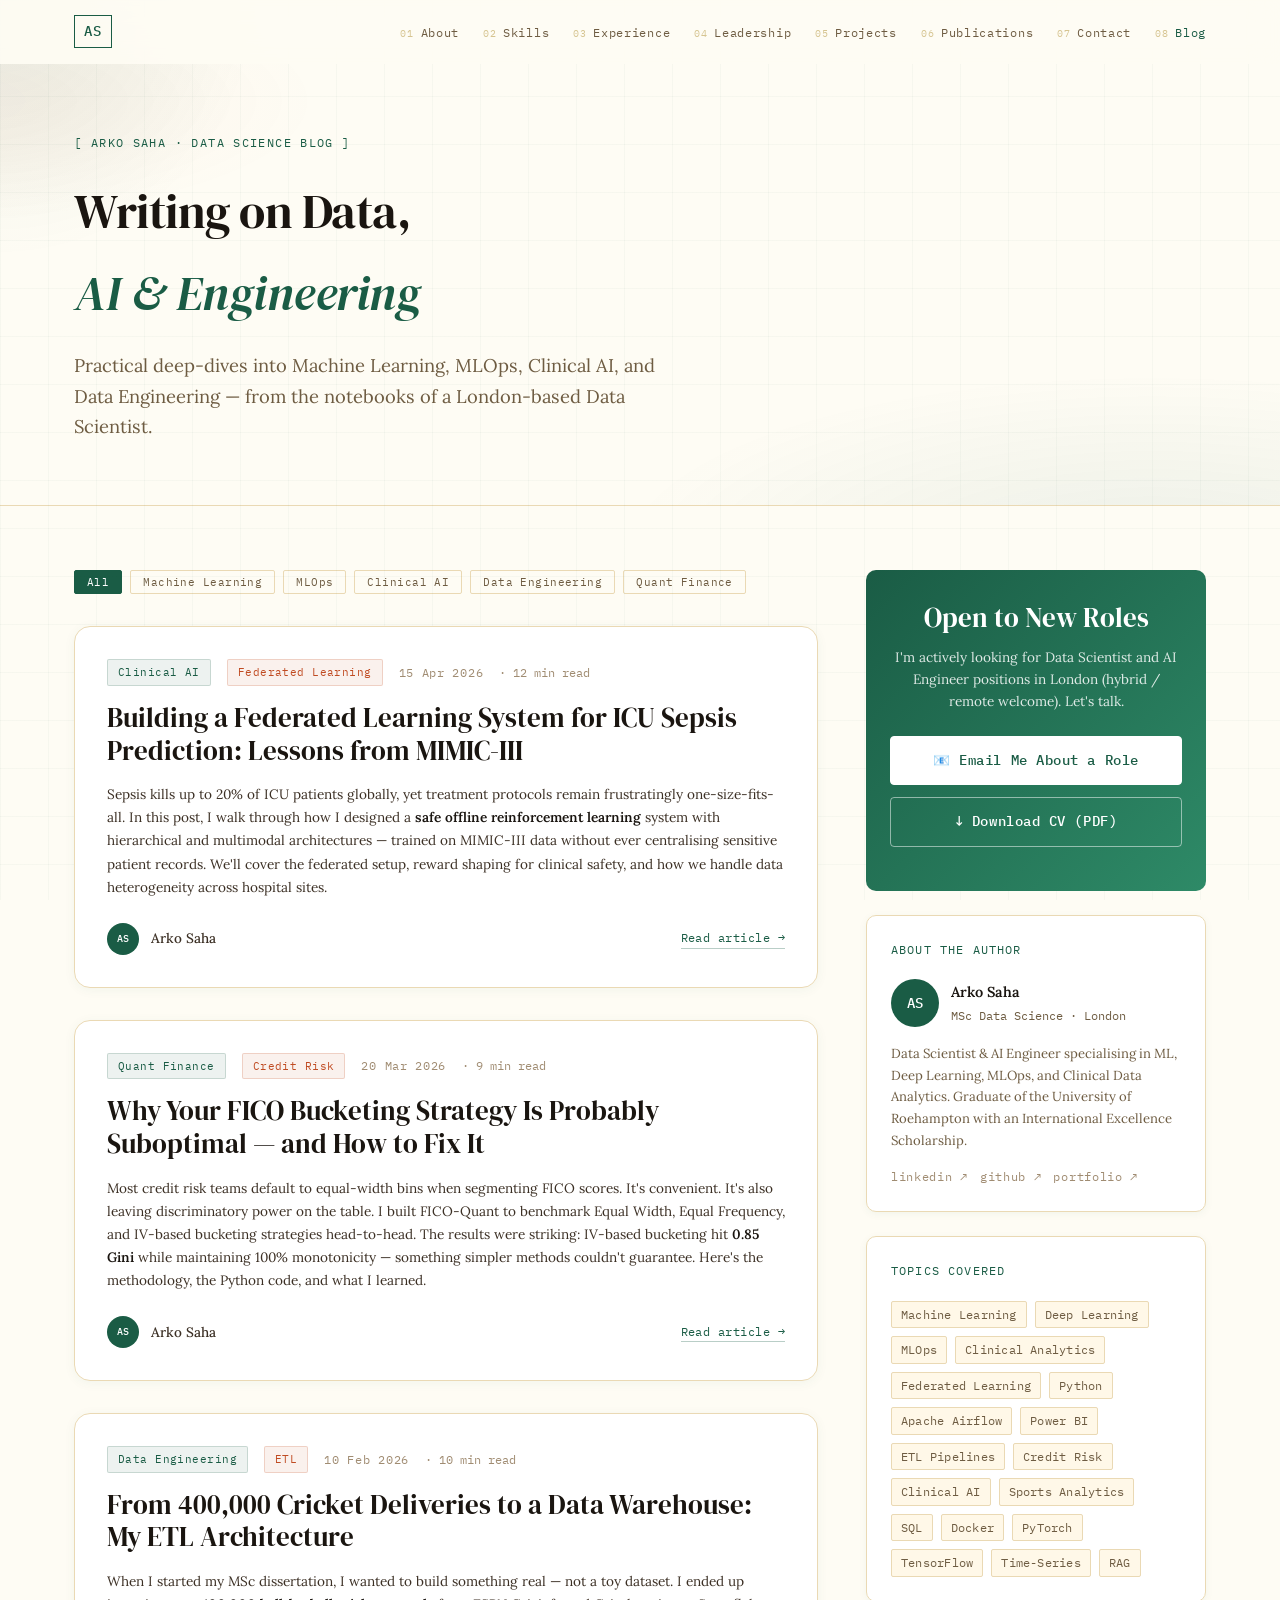
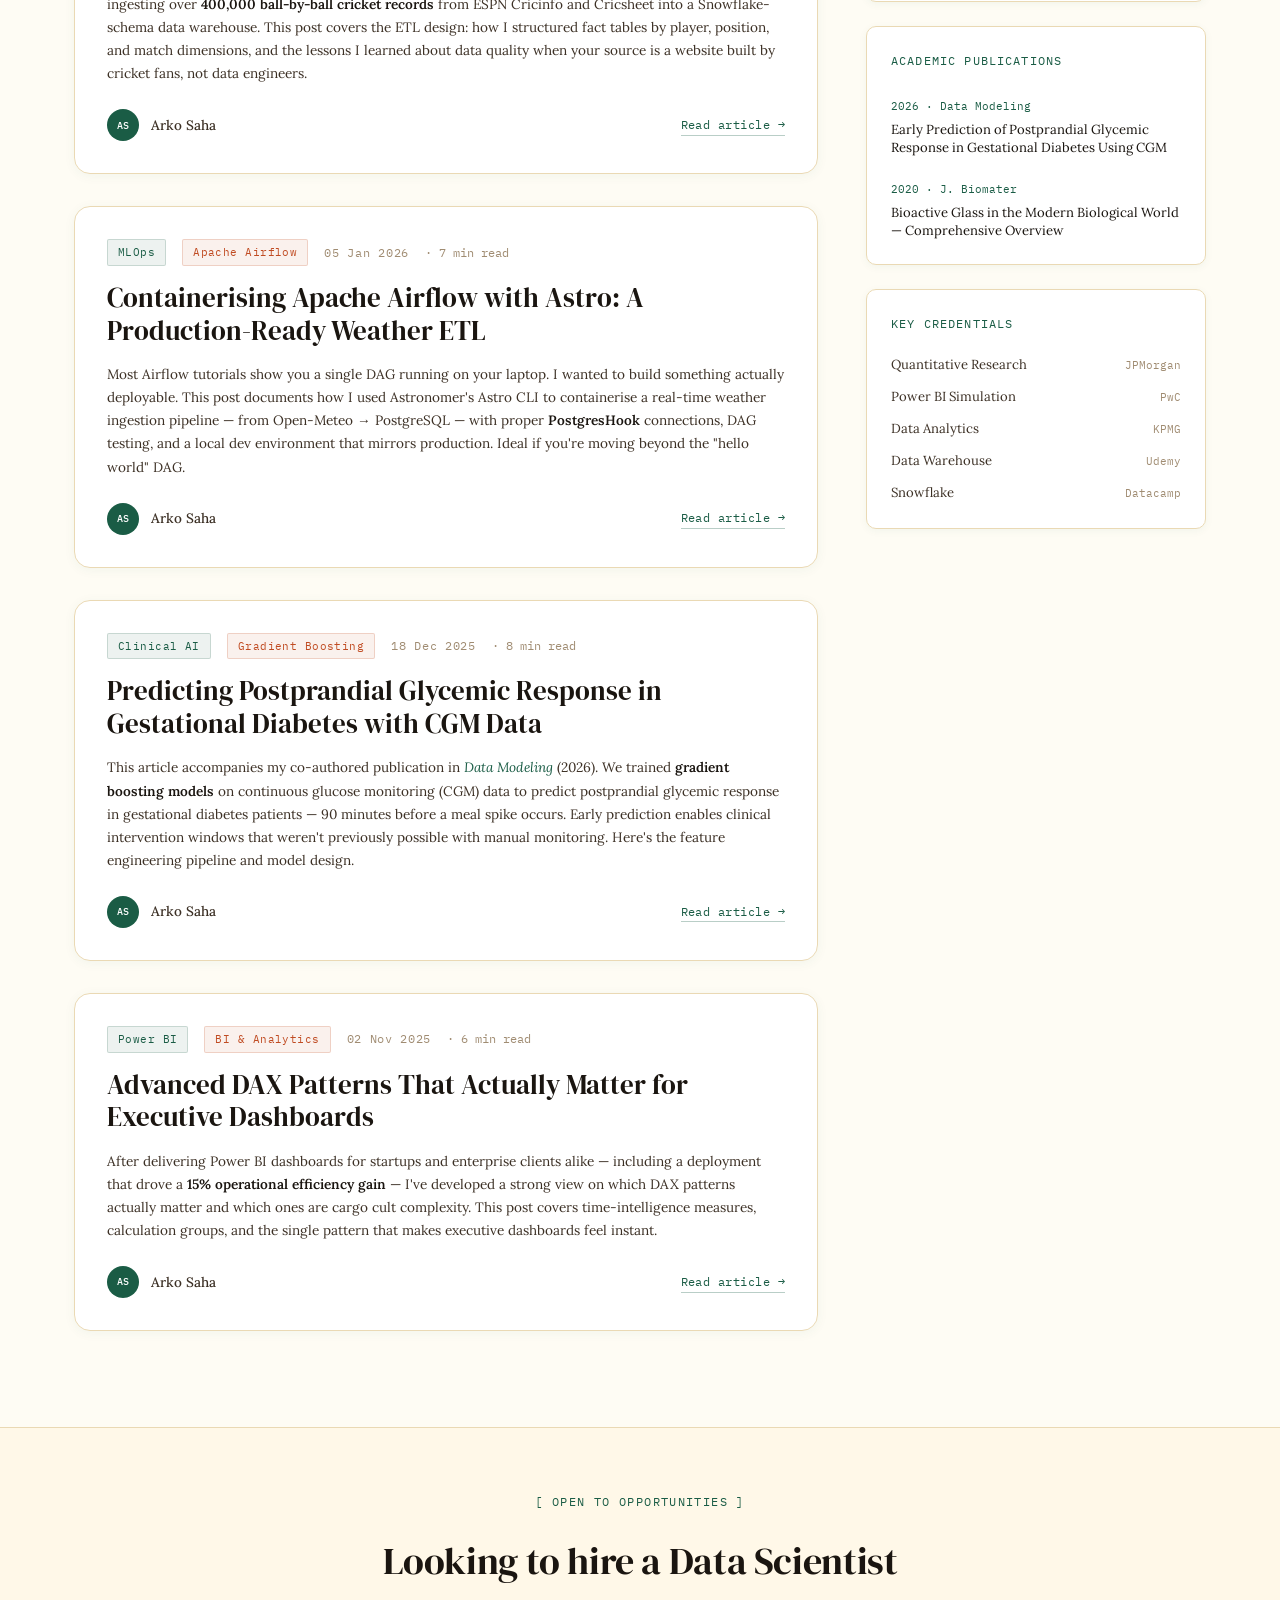
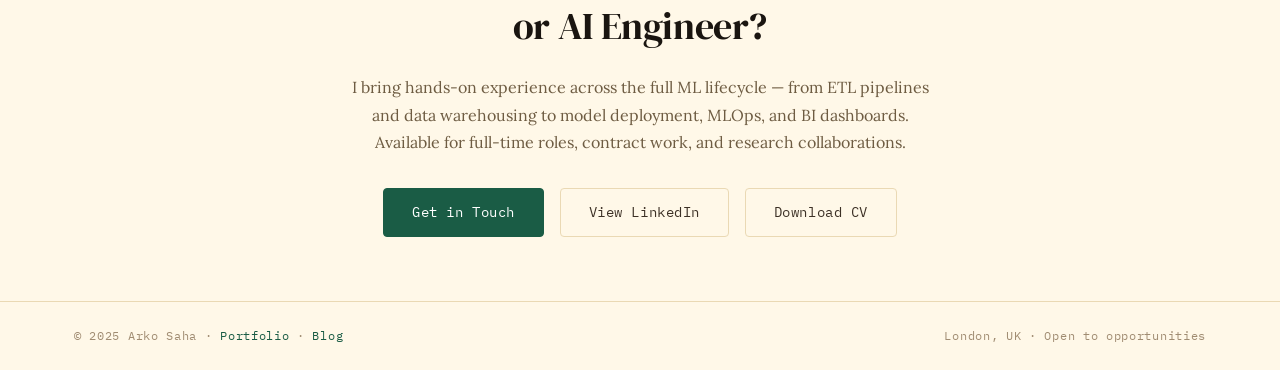
==== blog.html @ a5cda3fd "Initial portfolio commit" ====
<!DOCTYPE html>
<html lang="en">
<head>
  <meta charset="UTF-8" />
  <meta name="viewport" content="width=device-width, initial-scale=1.0" />
  <title> Blog by Arko </title>
  <meta name="description" content="Practical insights on Machine Learning, MLOps, EHR Analytics, Federated Learning, and Data Engineering by Arko Saha — Data Scientist & AI Engineer based in London, UK." />
  <meta name="keywords" content="data scientist London, AI engineer UK, machine learning blog, MLOps, EHR analytics, federated learning, Python data science, Power BI, ETL pipelines, clinical AI, sports analytics, credit risk modelling, Arko Saha" />
  <meta name="author" content="Arko Saha" />
  <meta name="robots" content="index, follow" />

  <!-- Canonical -->
  <link rel="canonical" href="https://arkosaha.dev/blog.html" />

  <!-- Open Graph -->
  <meta property="og:type" content="website" />
  <meta property="og:title" content="Arko Saha's Blog — Data Science & AI Insights" />
  <meta property="og:description" content="Practical articles on ML, MLOps, EHR Analytics, and Data Engineering by Arko Saha, Data Scientist in London." />
  <meta property="og:url" content="https://arkosaha.dev/blog.html" />
  <meta property="og:site_name" content="Arko Saha Portfolio" />

  <!-- Twitter Card -->
  <meta name="twitter:card" content="summary_large_image" />
  <meta name="twitter:title" content="Arko Saha — Data Science Blog" />
  <meta name="twitter:description" content="Practical ML, MLOps, and AI engineering articles from a London-based data scientist." />

  <!-- Schema.org Person + Blog -->
  <script type="application/ld+json">
  {
    "@context": "https://schema.org",
    "@graph": [
      {
        "@type": "Person",
        "@id": "https://arkosaha.dev/#person",
        "name": "Arko Saha",
        "jobTitle": "Data Scientist & AI Engineer",
        "description": "MSc Data Science graduate from the University of Roehampton specialising in Machine Learning, Deep Learning, EHR Analytics, MLOps, and Data Engineering.",
        "url": "https://arkosaha.dev",
        "email": "arkosaha.ruet@gmail.com",
        "alumniOf": [
          { "@type": "CollegeOrUniversity", "name": "University of Roehampton", "address": "London, UK" },
          { "@type": "CollegeOrUniversity", "name": "Rajshahi University of Engineering & Technology" }
        ],
        "knowsAbout": ["Machine Learning","Deep Learning","MLOps","EHR Analytics","Federated Learning","Data Engineering","Python","TensorFlow","PyTorch","Apache Airflow","Power BI","SQL"],
        "address": { "@type": "PostalAddress", "addressLocality": "London", "addressCountry": "GB" },
        "sameAs": [
          "https://linkedin.com/in/arko-saha-ds",
          "https://github.com/arko-saha"
        ]
      },
      {
        "@type": "Blog",
        "@id": "https://arkosaha.dev/blog.html",
        "name": "Arko Saha's Data Science Blog",
        "description": "Practical insights on Machine Learning, MLOps, clinical AI, and data engineering.",
        "url": "https://arkosaha.dev/blog.html",
        "author": { "@id": "https://arkosaha.dev/#person" },
        "inLanguage": "en-GB",
        "blogPost": [
          {
            "@type": "BlogPosting",
            "headline": "Building a Federated Learning System for ICU Sepsis Prediction: Lessons from MIMIC-III",
            "description": "How I designed a safe offline reinforcement learning architecture for personalised sepsis care using federated learning on MIMIC-III clinical data.",
            "author": { "@id": "https://arkosaha.dev/#person" },
            "datePublished": "2026-04-15",
            "keywords": ["federated learning","reinforcement learning","sepsis","MIMIC-III","clinical AI","healthcare AI","EHR"]
          },
          {
            "@type": "BlogPosting",
            "headline": "Why Your FICO Bucketing Strategy Is Probably Suboptimal — and How to Fix It",
            "description": "A deep dive into credit risk bucketing strategies: Equal Width vs Equal Frequency vs IV-based approaches, with Python code and a Gini comparison.",
            "author": { "@id": "https://arkosaha.dev/#person" },
            "datePublished": "2026-03-20",
            "keywords": ["credit risk","FICO score","data science","Python","quantitative finance","scikit-learn","gini coefficient"]
          },
          {
            "@type": "BlogPosting",
            "headline": "From 400,000 Cricket Deliveries to a Data Warehouse: My ETL Architecture",
            "description": "How I designed an ETL pipeline processing 400k+ ball-by-ball cricket records into a star schema data warehouse for predictive analytics.",
            "author": { "@id": "https://arkosaha.dev/#person" },
            "datePublished": "2026-02-10",
            "keywords": ["data engineering","ETL","data warehouse","star schema","Apache Airflow","sports analytics","cricket"]
          }
        ]
      }
    ]
  }
  </script>

  <!-- Fonts -->
  <link rel="preconnect" href="https://fonts.googleapis.com" />
  <link rel="preconnect" href="https://fonts.gstatic.com" crossorigin />
  <link href="https://fonts.googleapis.com/css2?family=DM+Serif+Display:ital@0;1&family=IBM+Plex+Mono:wght@300;400;500&family=Lora:ital,wght@0,400;0,500;1,400&display=swap" rel="stylesheet" />
  <link rel="stylesheet" href="style.css" />
</head>
<body>

  <div class="cursor-glow" id="cursorGlow"></div>
  <div class="grid-overlay" aria-hidden="true"></div>

  <!-- NAV -->
  <nav class="nav" id="nav" role="navigation" aria-label="Main navigation">
    <div class="nav-inner">
      <a href="index.html" class="nav-logo" aria-label="Home">
        <span class="nav-logo-monogram">AS</span>
      </a>
      <ul class="nav-links" role="list">
        <li><a href="index.html#about" class="nav-link" data-index="01">About</a></li>
        <li><a href="index.html#skills" class="nav-link" data-index="02">Skills</a></li>
        <li><a href="index.html#experience" class="nav-link" data-index="03">Experience</a></li>
        <li><a href="index.html#leadership" class="nav-link" data-index="04">Leadership</a></li>
        <li><a href="index.html#projects" class="nav-link" data-index="05">Projects</a></li>
        <li><a href="index.html#publications" class="nav-link" data-index="06">Publications</a></li>
        <li><a href="index.html#contact" class="nav-link" data-index="07">Contact</a></li>
        <li><a href="blog.html" class="nav-link" data-index="08" style="color:var(--forest)">Blog</a></li>
      </ul>
      <button class="nav-toggle" id="navToggle" aria-label="Toggle navigation" aria-expanded="false">
        <span></span><span></span><span></span>
      </button>
    </div>
  </nav>

  <div class="nav-drawer" id="navDrawer" aria-hidden="true">
    <ul role="list">
      <li><a href="index.html#about" class="drawer-link">01 — About</a></li>
      <li><a href="index.html#skills" class="drawer-link">02 — Skills</a></li>
      <li><a href="index.html#experience" class="drawer-link">03 — Experience</a></li>
      <li><a href="index.html#leadership" class="drawer-link">04 — Leadership</a></li>
      <li><a href="index.html#projects" class="drawer-link">05 — Projects</a></li>
      <li><a href="index.html#publications" class="drawer-link">06 — Publications</a></li>
      <li><a href="index.html#contact" class="drawer-link">07 — Contact</a></li>
      <li><a href="blog.html" class="drawer-link">08 — Blog</a></li>
    </ul>
  </div>

  <main id="main-content">

    <!-- BLOG HERO -->
    <header class="blog-hero">
      <div class="container">
        <div class="blog-hero-label reveal-up">
          <span class="mono label-tag">[ Arko Saha · Data Science Blog ]</span>
        </div>
        <h1 class="blog-hero-title reveal-up" style="animation-delay:.15s">
          Writing on Data,<br /><em>AI & Engineering</em>
        </h1>
        <p class="blog-hero-sub reveal-up" style="animation-delay:.3s">
          Practical deep-dives into Machine Learning, MLOps, Clinical AI, and Data Engineering 
          — from the notebooks of a London-based Data Scientist.
        </p>
      </div>
    </header>

    <div class="container">
      <div class="blog-grid">

        <!-- POSTS -->
        <section aria-label="Blog posts">

          <!-- Topic filter -->
          <div style="margin-bottom: 2rem; display:flex; flex-wrap:wrap; gap:.5rem;" role="list" aria-label="Filter by topic">
            <button class="topic-btn active" data-topic="all">All</button>
            <button class="topic-btn" data-topic="ml">Machine Learning</button>
            <button class="topic-btn" data-topic="mlops">MLOps</button>
            <button class="topic-btn" data-topic="clinical">Clinical AI</button>
            <button class="topic-btn" data-topic="engineering">Data Engineering</button>
            <button class="topic-btn" data-topic="finance">Quant Finance</button>
          </div>

          <div class="blog-posts">

            <!-- Post 1 -->
            <article class="blog-card reveal-up" data-topics="clinical ml mlops" style="animation-delay:.05s">
              <div class="blog-card-body">
                <div class="blog-card-meta">
                  <span class="blog-tag">Clinical AI</span>
                  <span class="blog-tag" style="background:rgba(192,75,34,.08);color:var(--sienna);border-color:rgba(192,75,34,.2);">Federated Learning</span>
                  <span class="blog-date mono">15 Apr 2026</span>
                  <span class="blog-read-time mono">· 12 min read</span>
                </div>
                <h2 class="blog-card-title">
                  <a href="post-federated-learning.html">
                    Building a Federated Learning System for ICU Sepsis Prediction: Lessons from MIMIC-III
                  </a>
                </h2>
                <p class="blog-card-excerpt">
                  Sepsis kills up to 20% of ICU patients globally, yet treatment protocols remain frustratingly one-size-fits-all. In this post, I walk through how I designed a <strong>safe offline reinforcement learning</strong> system with hierarchical and multimodal architectures — trained on MIMIC-III data without ever centralising sensitive patient records. We'll cover the federated setup, reward shaping for clinical safety, and how we handle data heterogeneity across hospital sites.
                </p>
                <div class="blog-card-footer">
                  <div class="blog-card-author">
                    <div class="blog-author-avatar" aria-hidden="true">AS</div>
                    <span class="blog-author-name">Arko Saha</span>
                  </div>
                  <a href="post-federated-learning.html" class="blog-read-link" aria-label="Read full article on Federated Learning for Sepsis">
                    Read article →
                  </a>
                </div>
              </div>
            </article>

            <!-- Post 2 -->
            <article class="blog-card reveal-up" data-topics="finance ml" style="animation-delay:.1s">
              <div class="blog-card-body">
                <div class="blog-card-meta">
                  <span class="blog-tag">Quant Finance</span>
                  <span class="blog-tag" style="background:rgba(192,75,34,.08);color:var(--sienna);border-color:rgba(192,75,34,.2);">Credit Risk</span>
                  <span class="blog-date mono">20 Mar 2026</span>
                  <span class="blog-read-time mono">· 9 min read</span>
                </div>
                <h2 class="blog-card-title">
                  <a href="post-fico-bucketing.html">
                    Why Your FICO Bucketing Strategy Is Probably Suboptimal — and How to Fix It
                  </a>
                </h2>
                <p class="blog-card-excerpt">
                  Most credit risk teams default to equal-width bins when segmenting FICO scores. It's convenient. It's also leaving discriminatory power on the table. I built FICO-Quant to benchmark Equal Width, Equal Frequency, and IV-based bucketing strategies head-to-head. The results were striking: IV-based bucketing hit <strong>0.85 Gini</strong> while maintaining 100% monotonicity — something simpler methods couldn't guarantee. Here's the methodology, the Python code, and what I learned.
                </p>
                <div class="blog-card-footer">
                  <div class="blog-card-author">
                    <div class="blog-author-avatar" aria-hidden="true">AS</div>
                    <span class="blog-author-name">Arko Saha</span>
                  </div>
                  <a href="post-fico-bucketing.html" class="blog-read-link" aria-label="Read full article on FICO bucketing">
                    Read article →
                  </a>
                </div>
              </div>
            </article>

            <!-- Post 3 -->
            <article class="blog-card reveal-up" data-topics="engineering mlops" style="animation-delay:.15s">
              <div class="blog-card-body">
                <div class="blog-card-meta">
                  <span class="blog-tag">Data Engineering</span>
                  <span class="blog-tag" style="background:rgba(192,75,34,.08);color:var(--sienna);border-color:rgba(192,75,34,.2);">ETL</span>
                  <span class="blog-date mono">10 Feb 2026</span>
                  <span class="blog-read-time mono">· 10 min read</span>
                </div>
                <h2 class="blog-card-title">
                  <a href="post-cricket-etl.html">
                    From 400,000 Cricket Deliveries to a Data Warehouse: My ETL Architecture
                  </a>
                </h2>
                <p class="blog-card-excerpt">
                  When I started my MSc dissertation, I wanted to build something real — not a toy dataset. I ended up ingesting over <strong>400,000 ball-by-ball cricket records</strong> from ESPN Cricinfo and Cricsheet into a Snowflake-schema data warehouse. This post covers the ETL design: how I structured fact tables by player, position, and match dimensions, and the lessons I learned about data quality when your source is a website built by cricket fans, not data engineers.
                </p>
                <div class="blog-card-footer">
                  <div class="blog-card-author">
                    <div class="blog-author-avatar" aria-hidden="true">AS</div>
                    <span class="blog-author-name">Arko Saha</span>
                  </div>
                  <a href="post-cricket-etl.html" class="blog-read-link" aria-label="Read full article on Cricket ETL">
                    Read article →
                  </a>
                </div>
              </div>
            </article>

            <!-- Post 4 -->
            <article class="blog-card reveal-up" data-topics="mlops engineering" style="animation-delay:.2s">
              <div class="blog-card-body">
                <div class="blog-card-meta">
                  <span class="blog-tag">MLOps</span>
                  <span class="blog-tag" style="background:rgba(192,75,34,.08);color:var(--sienna);border-color:rgba(192,75,34,.2);">Apache Airflow</span>
                  <span class="blog-date mono">05 Jan 2026</span>
                  <span class="blog-read-time mono">· 7 min read</span>
                </div>
                <h2 class="blog-card-title">
                  <a href="post-airflow-docker.html">
                    Containerising Apache Airflow with Astro: A Production-Ready Weather ETL
                  </a>
                </h2>
                <p class="blog-card-excerpt">
                  Most Airflow tutorials show you a single DAG running on your laptop. I wanted to build something actually deployable. This post documents how I used Astronomer's Astro CLI to containerise a real-time weather ingestion pipeline — from Open-Meteo → PostgreSQL — with proper <strong>PostgresHook</strong> connections, DAG testing, and a local dev environment that mirrors production. Ideal if you're moving beyond the "hello world" DAG.
                </p>
                <div class="blog-card-footer">
                  <div class="blog-card-author">
                    <div class="blog-author-avatar" aria-hidden="true">AS</div>
                    <span class="blog-author-name">Arko Saha</span>
                  </div>
                  <a href="post-airflow-docker.html" class="blog-read-link" aria-label="Read full article on Airflow containerisation">
                    Read article →
                  </a>
                </div>
              </div>
            </article>

            <!-- Post 5 -->
            <article class="blog-card reveal-up" data-topics="ml clinical" style="animation-delay:.25s">
              <div class="blog-card-body">
                <div class="blog-card-meta">
                  <span class="blog-tag">Clinical AI</span>
                  <span class="blog-tag" style="background:rgba(192,75,34,.08);color:var(--sienna);border-color:rgba(192,75,34,.2);">Gradient Boosting</span>
                  <span class="blog-date mono">18 Dec 2025</span>
                  <span class="blog-read-time mono">· 8 min read</span>
                </div>
                <h2 class="blog-card-title">
                  <a href="post-glycemic-prediction.html">
                    Predicting Postprandial Glycemic Response in Gestational Diabetes with CGM Data
                  </a>
                </h2>
                <p class="blog-card-excerpt">
                  This article accompanies my co-authored publication in <em>Data Modeling</em> (2026). We trained <strong>gradient boosting models</strong> on continuous glucose monitoring (CGM) data to predict postprandial glycemic response in gestational diabetes patients — 90 minutes before a meal spike occurs. Early prediction enables clinical intervention windows that weren't previously possible with manual monitoring. Here's the feature engineering pipeline and model design.
                </p>
                <div class="blog-card-footer">
                  <div class="blog-card-author">
                    <div class="blog-author-avatar" aria-hidden="true">AS</div>
                    <span class="blog-author-name">Arko Saha</span>
                  </div>
                  <a href="post-glycemic-prediction.html" class="blog-read-link" aria-label="Read full article on glycemic prediction">
                    Read article →
                  </a>
                </div>
              </div>
            </article>

            <!-- Post 6 -->
            <article class="blog-card reveal-up" data-topics="ml engineering" style="animation-delay:.3s">
              <div class="blog-card-body">
                <div class="blog-card-meta">
                  <span class="blog-tag">Power BI</span>
                  <span class="blog-tag" style="background:rgba(192,75,34,.08);color:var(--sienna);border-color:rgba(192,75,34,.2);">BI & Analytics</span>
                  <span class="blog-date mono">02 Nov 2025</span>
                  <span class="blog-read-time mono">· 6 min read</span>
                </div>
                <h2 class="blog-card-title">
                  <a href="post-power-bi-dax.html">
                    Advanced DAX Patterns That Actually Matter for Executive Dashboards
                  </a>
                </h2>
                <p class="blog-card-excerpt">
                  After delivering Power BI dashboards for startups and enterprise clients alike — including a deployment that drove a <strong>15% operational efficiency gain</strong> — I've developed a strong view on which DAX patterns actually matter and which ones are cargo cult complexity. This post covers time-intelligence measures, calculation groups, and the single pattern that makes executive dashboards feel instant.
                </p>
                <div class="blog-card-footer">
                  <div class="blog-card-author">
                    <div class="blog-author-avatar" aria-hidden="true">AS</div>
                    <span class="blog-author-name">Arko Saha</span>
                  </div>
                  <a href="post-power-bi-dax.html" class="blog-read-link" aria-label="Read full article on DAX patterns">
                    Read article →
                  </a>
                </div>
              </div>
            </article>

          </div><!-- /blog-posts -->
        </section><!-- /posts -->

        <!-- SIDEBAR -->
        <aside class="blog-sidebar" aria-label="Sidebar">

          <!-- ★ Recruiter CTA — the most important element -->
          <div class="recruiter-cta" role="complementary" aria-label="Hire Arko Saha">
            <p class="recruiter-cta-title">Open to New Roles</p>
            <p class="recruiter-cta-sub">
              I'm actively looking for Data Scientist and AI Engineer positions in London (hybrid / remote welcome). Let's talk.
            </p>
            <a href="mailto:arkosaha.ruet@gmail.com?subject=Job%20Opportunity%20for%20Arko%20Saha&body=Hi%20Arko%2C%0A%0AI%20came%20across%20your%20portfolio%20and%20would%20like%20to%20discuss%20an%20opportunity.%0A%0ARole%3A%20%0ACompany%3A%20%0ALocation%3A%20%0A%0ABest%20regards%2C"
               class="btn"
               id="recruiter-email-cta"
               aria-label="Email Arko Saha about a job opportunity">
              📧 Email Me About a Role
            </a>
            <a href="CV_Arko_Saha.pdf" class="btn btn-outline" target="_blank" rel="noopener" aria-label="Download Arko's CV">
              ↓ Download CV (PDF)
            </a>
          </div>

          <!-- About card -->
          <div class="sidebar-card">
            <p class="sidebar-card-title">About the Author</p>
            <div style="display:flex; align-items:center; gap:.75rem; margin-bottom:1rem;">
              <div class="blog-author-avatar" style="width:48px;height:48px;font-size:.85rem;" aria-hidden="true">AS</div>
              <div>
                <p style="font-weight:600;font-size:.9rem;color:var(--text-0)">Arko Saha</p>
                <p style="font-size:.78rem;color:var(--text-2);font-family:var(--font-mono)">MSc Data Science · London</p>
              </div>
            </div>
            <p style="font-size:.82rem;color:var(--text-2);line-height:1.65;margin-bottom:1rem;">
              Data Scientist &amp; AI Engineer specialising in ML, Deep Learning, MLOps, and Clinical Data Analytics. Graduate of the University of Roehampton with an International Excellence Scholarship.
            </p>
            <div style="display:flex;gap:.75rem;flex-wrap:wrap;">
              <a href="https://linkedin.com/in/arko-saha-ds" target="_blank" rel="noopener" class="card-link mono" aria-label="LinkedIn">linkedin ↗</a>
              <a href="https://github.com/arko-saha" target="_blank" rel="noopener" class="card-link mono" aria-label="GitHub">github ↗</a>
              <a href="index.html" class="card-link mono" aria-label="Portfolio">portfolio ↗</a>
            </div>
          </div>

          <!-- Skills cloud -->
          <div class="sidebar-card">
            <p class="sidebar-card-title">Topics Covered</p>
            <div class="skills-cloud">
              <span class="skill-tag">Machine Learning</span>
              <span class="skill-tag">Deep Learning</span>
              <span class="skill-tag">MLOps</span>
              <span class="skill-tag">Clinical Analytics</span>
              <span class="skill-tag">Federated Learning</span>
              <span class="skill-tag">Python</span>
              <span class="skill-tag">Apache Airflow</span>
              <span class="skill-tag">Power BI</span>
              <span class="skill-tag">ETL Pipelines</span>
              <span class="skill-tag">Credit Risk</span>
              <span class="skill-tag">Clinical AI</span>
              <span class="skill-tag">Sports Analytics</span>
              <span class="skill-tag">SQL</span>
              <span class="skill-tag">Docker</span>
              <span class="skill-tag">PyTorch</span>
              <span class="skill-tag">TensorFlow</span>
              <span class="skill-tag">Time-Series</span>
              <span class="skill-tag">RAG</span>
            </div>
          </div>

          <!-- Recent publications -->
          <div class="sidebar-card">
            <p class="sidebar-card-title">Academic Publications</p>
            <div style="display:flex;flex-direction:column;gap:1rem;">
              <div>
                <span style="font-family:var(--font-mono);font-size:.68rem;color:var(--forest);">2026 · Data Modeling</span>
                <p style="font-size:.82rem;color:var(--text-0);margin-top:3px;line-height:1.4;">Early Prediction of Postprandial Glycemic Response in Gestational Diabetes Using CGM</p>
              </div>
              <div>
                <span style="font-family:var(--font-mono);font-size:.68rem;color:var(--forest);">2020 · J. Biomater</span>
                <p style="font-size:.82rem;color:var(--text-0);margin-top:3px;line-height:1.4;">Bioactive Glass in the Modern Biological World — Comprehensive Overview</p>
              </div>
            </div>
          </div>

          <!-- Certifications highlight -->
          <div class="sidebar-card">
            <p class="sidebar-card-title">Key Credentials</p>
            <div style="display:flex;flex-direction:column;gap:.6rem;">
              <div style="display:flex;justify-content:space-between;align-items:center;">
                <span style="font-size:.82rem;color:var(--text-1);">Quantitative Research</span>
                <span style="font-family:var(--font-mono);font-size:.68rem;color:var(--text-3);">JPMorgan</span>
              </div>
              <div style="display:flex;justify-content:space-between;align-items:center;">
                <span style="font-size:.82rem;color:var(--text-1);">Power BI Simulation</span>
                <span style="font-family:var(--font-mono);font-size:.68rem;color:var(--text-3);">PwC</span>
              </div>
              <div style="display:flex;justify-content:space-between;align-items:center;">
                <span style="font-size:.82rem;color:var(--text-1);">Data Analytics</span>
                <span style="font-family:var(--font-mono);font-size:.68rem;color:var(--text-3);">KPMG</span>
              </div>
              <div style="display:flex;justify-content:space-between;align-items:center;">
                <span style="font-size:.82rem;color:var(--text-1);">Data Warehouse</span>
                <span style="font-family:var(--font-mono);font-size:.68rem;color:var(--text-3);">Udemy</span>
              </div>
              <div style="display:flex;justify-content:space-between;align-items:center;">
                <span style="font-size:.82rem;color:var(--text-1);">Snowflake</span>
                <span style="font-family:var(--font-mono);font-size:.68rem;color:var(--text-3);">Datacamp</span>
              </div>
            </div>
          </div>

        </aside>

      </div><!-- /blog-grid -->
    </div><!-- /container -->

    <!-- Bottom recruiter CTA banner -->
    <section style="background:var(--bg-1);border-top:1px solid var(--bg-3);padding:4rem 0;" aria-labelledby="hire-heading">
      <div class="container" style="text-align:center;max-width:640px;">
        <span class="mono label-tag" style="display:block;margin-bottom:1rem;">[ Open to Opportunities ]</span>
        <h2 id="hire-heading" style="font-family:var(--font-serif);font-size:clamp(1.7rem,3vw,2.5rem);color:var(--text-0);font-weight:400;margin-bottom:1rem;letter-spacing:-.01em;">
          Looking to hire a Data Scientist<br />or AI Engineer?
        </h2>
        <p style="color:var(--text-2);font-size:1rem;line-height:1.7;margin-bottom:2rem;">
          I bring hands-on experience across the full ML lifecycle — from ETL pipelines and data warehousing to model deployment, MLOps, and BI dashboards. Available for full-time roles, contract work, and research collaborations.
        </p>
        <div style="display:flex;gap:1rem;justify-content:center;flex-wrap:wrap;">
          <a href="mailto:arkosaha.ruet@gmail.com?subject=Data%20Scientist%20Opportunity" class="btn btn-primary" id="bottom-hire-cta" aria-label="Email Arko about a data science role">
            Get in Touch
          </a>
          <a href="https://linkedin.com/in/arko-saha-ds" class="btn btn-ghost" target="_blank" rel="noopener" aria-label="View Arko's LinkedIn profile">
            View LinkedIn
          </a>
          <a href="CV_Arko_Saha.pdf" class="btn btn-ghost" target="_blank" rel="noopener" aria-label="Download Arko's CV">
            Download CV
          </a>
        </div>
      </div>
    </section>

  </main>

  <!-- FOOTER -->
  <footer class="footer" role="contentinfo">
    <div class="container footer-inner">
      <p class="mono footer-copy">© 2025 Arko Saha · <a href="index.html">Portfolio</a> · <a href="blog.html">Blog</a></p>
      <p class="mono footer-right">London, UK · Open to opportunities</p>
    </div>
  </footer>

  <script src="script.js"></script>
  <script>
    /* Topic filter */
    const topicBtns = document.querySelectorAll('.topic-btn');
    const blogCards = document.querySelectorAll('.blog-card[data-topics]');

    topicBtns.forEach(btn => {
      btn.addEventListener('click', () => {
        topicBtns.forEach(b => b.classList.remove('active'));
        btn.classList.add('active');
        const topic = btn.dataset.topic;

        blogCards.forEach(card => {
          const topics = card.dataset.topics || '';
          const show = topic === 'all' || topics.includes(topic);
          card.style.display = show ? '' : 'none';
          if (show) card.classList.add('in-view');
        });
      });
    });
  </script>
</body>
</html>
---- style.css ----
/* ═══════════════════════════════════════════════════════════════════
   ARKO SAHA PORTFOLIO — "Warm Manuscript" Design System
   Bright, warm, jolly — cream + forest green + burnt sienna
   Typography: DM Serif Display × IBM Plex Mono × Lora (unchanged)
   ═══════════════════════════════════════════════════════════════════ */

/* ─── Design Tokens ──────────────────────────────────────────────── */
:root {
  /* Backgrounds — warm ivory / parchment */
  --bg-0:    #FEFCF4;   /* main background */
  --bg-1:    #FFF8E8;   /* card background */
  --bg-2:    #FFF2D4;   /* elevated surface */
  --bg-3:    #EAD9B4;   /* border / divider */
  --bg-4:    #D6C490;   /* subtle highlight */

  /* Brand colours */
  --forest:  #1A5C45;   /* primary — deep forest green */
  --forest-d:#0F3D2D;   /* darker */
  --forest-l:#2E8A67;   /* lighter hover */
  --sienna:  #C04B22;   /* accent — burnt sienna / terracotta */
  --sienna-l:#E06030;   /* lighter sienna */
  --sky:     #2470A0;   /* link / secondary */

  /* Text */
  --text-0:  #1A1510;   /* near-black warm */
  --text-1:  #3C3025;   /* body text */
  --text-2:  #6E5C42;   /* muted */
  --text-3:  #A08C72;   /* very muted */

  /* Legacy aliases used in old selectors */
  --amber:   var(--forest);
  --amber-d: var(--forest-d);
  --amber-l: var(--forest-l);
  --teal:    var(--sienna);
  --rose:    #B83030;
  --ink-0:   var(--bg-0);
  --ink-1:   var(--bg-1);
  --ink-2:   var(--bg-2);
  --ink-3:   var(--bg-3);
  --ink-4:   var(--bg-4);

  /* Typography */
  --font-serif: 'DM Serif Display', Georgia, serif;
  --font-mono:  'IBM Plex Mono', 'Courier New', monospace;
  --font-body:  'Lora', Georgia, serif;

  /* Scale */
  --text-xs:   0.72rem;
  --text-sm:   0.85rem;
  --text-base: 1rem;
  --text-lg:   1.15rem;
  --text-xl:   1.35rem;
  --text-2xl:  1.7rem;
  --text-3xl:  2.2rem;
  --text-4xl:  3rem;
  --text-hero: clamp(4rem, 10vw, 8.5rem);

  /* Spacing */
  --sp-1: 0.25rem;  --sp-2: 0.5rem;   --sp-3: 0.75rem;
  --sp-4: 1rem;     --sp-5: 1.25rem;  --sp-6: 1.5rem;
  --sp-8: 2rem;     --sp-10: 2.5rem;  --sp-12: 3rem;
  --sp-16: 4rem;    --sp-20: 5rem;    --sp-24: 6rem;

  /* Radii */
  --r-sm: 4px;  --r-md: 10px;  --r-lg: 16px;

  /* Transitions */
  --ease-out: cubic-bezier(0.16, 1, 0.3, 1);
  --dur-fast: 150ms;
  --dur-mid:  280ms;
  --dur-slow: 500ms;

  --nav-h: 64px;
}

/* ─── Reset & Base ────────────────────────────────────────────────── */
*, *::before, *::after { box-sizing: border-box; margin: 0; padding: 0; }

html { scroll-behavior: smooth; font-size: 16px; }

body {
  background: var(--bg-0);
  color: var(--text-1);
  font-family: var(--font-body);
  font-size: var(--text-base);
  line-height: 1.7;
  overflow-x: hidden;
}

::selection { background: var(--forest); color: #fff; }

:focus-visible {
  outline: 2px solid var(--forest);
  outline-offset: 3px;
  border-radius: var(--r-sm);
}

img, svg { display: block; max-width: 100%; }
a { color: inherit; text-decoration: none; }
ul { list-style: none; }
strong { color: var(--text-0); font-weight: 600; }
em { color: var(--forest); font-style: italic; }
.mono { font-family: var(--font-mono); }

/* ─── Solarpunk extras ────────────────────────────────────────────── */
:root {
  --gold:  #D4A017;   /* solarpunk gold */
  --gold-l:#F0C040;   /* light gold */
  --leaf:  #4A7C59;   /* leaf green */
}

/* ─── Grid Overlay — warm linen texture ─────────────────────────── */
.grid-overlay {
  position: fixed;
  inset: 0;
  pointer-events: none;
  z-index: 0;
  background-image:
    linear-gradient(rgba(26, 92, 69, 0.03) 1px, transparent 1px),
    linear-gradient(90deg, rgba(26, 92, 69, 0.03) 1px, transparent 1px);
  background-size: 48px 48px;
}

/* ─── Cursor Glow ─────────────────────────────────────────────────── */
.cursor-glow {
  position: fixed;
  width: 520px;
  height: 520px;
  border-radius: 50%;
  pointer-events: none;
  z-index: 0;
  background: radial-gradient(circle, rgba(26, 92, 69, 0.09) 0%, transparent 70%);
  transform: translate(-50%, -50%);
  transition: opacity var(--dur-mid) var(--ease-out);
  mix-blend-mode: multiply;
}

/* ─── Scroll reveal ──────────────────────────────────────────────── */
.reveal-up {
  opacity: 0;
  transform: translateY(28px);
  transition: opacity var(--dur-slow) var(--ease-out), transform var(--dur-slow) var(--ease-out);
}
.reveal-up.in-view { opacity: 1; transform: translateY(0); }

/* ─── Container ───────────────────────────────────────────────────── */
.container { max-width: 1180px; margin: 0 auto; padding: 0 var(--sp-6); }

/* ─── Typography utilities ─────────────────────────────────────────── */
.label-tag {
  font-size: var(--text-xs);
  letter-spacing: .12em;
  text-transform: uppercase;
  color: var(--forest);
}

/* ─── Buttons ────────────────────────────────────────────────────── */
.btn {
  display: inline-flex;
  align-items: center;
  gap: var(--sp-2);
  padding: .75rem 1.75rem;
  font-family: var(--font-mono);
  font-size: var(--text-sm);
  letter-spacing: .04em;
  border-radius: var(--r-sm);
  border: 1.5px solid transparent;
  cursor: pointer;
  transition:
    background var(--dur-fast) var(--ease-out),
    border-color var(--dur-fast) var(--ease-out),
    color var(--dur-fast) var(--ease-out),
    transform var(--dur-fast) var(--ease-out),
    box-shadow var(--dur-fast) var(--ease-out);
}
.btn:active { transform: translateY(1px); }

.btn-primary {
  background: var(--forest);
  color: #fff;
  border-color: var(--forest);
}
.btn-primary:hover {
  background: var(--forest-l);
  border-color: var(--forest-l);
  box-shadow: 0 4px 20px rgba(26, 92, 69, 0.35);
}

.btn-ghost {
  background: transparent;
  color: var(--text-1);
  border-color: var(--bg-3);
}
.btn-ghost:hover {
  border-color: var(--forest);
  color: var(--forest);
}

/* Project CTA button */
.btn-project {
  display: inline-flex;
  align-items: center;
  gap: 6px;
  padding: .45rem 1rem;
  font-family: var(--font-mono);
  font-size: .72rem;
  letter-spacing: .05em;
  border-radius: var(--r-sm);
  border: 1.5px solid var(--bg-3);
  color: var(--forest);
  background: transparent;
  cursor: pointer;
  transition:
    background var(--dur-fast) var(--ease-out),
    border-color var(--dur-fast) var(--ease-out),
    box-shadow var(--dur-fast) var(--ease-out),
    transform var(--dur-fast) var(--ease-out);
}
.btn-project:hover {
  background: var(--forest);
  border-color: var(--forest);
  color: #fff;
  box-shadow: 0 3px 12px rgba(26, 92, 69, 0.3);
  transform: translateY(-1px);
}
.btn-project svg { flex-shrink: 0; }


/* ═══════════════════════════════════════════════════════════════════
   NAV
   ═══════════════════════════════════════════════════════════════════ */
.nav {
  position: fixed;
  top: 0; left: 0; right: 0;
  z-index: 100;
  height: var(--nav-h);
  background: rgba(254, 252, 244, 0.92);
  border-bottom: 1px solid transparent;
  backdrop-filter: blur(14px);
  -webkit-backdrop-filter: blur(14px);
  transition: border-color var(--dur-mid) var(--ease-out);
}
.nav.scrolled { border-bottom-color: var(--bg-3); }

.nav-inner {
  display: flex;
  align-items: center;
  justify-content: space-between;
  height: 100%;
  max-width: 1180px;
  margin: 0 auto;
  padding: 0 var(--sp-6);
}

.nav-logo { display: flex; align-items: center; gap: var(--sp-2); }
.nav-logo-monogram {
  font-family: var(--font-mono);
  font-size: var(--text-sm);
  font-weight: 500;
  color: var(--forest);
  border: 1.5px solid var(--forest);
  padding: 4px 9px;
  letter-spacing: .08em;
  transition: box-shadow var(--dur-fast) var(--ease-out), background var(--dur-fast);
}
.nav-logo:hover .nav-logo-monogram {
  background: var(--forest);
  color: #fff;
  box-shadow: 0 2px 12px rgba(26, 92, 69, 0.4);
}

.nav-links { display: flex; align-items: center; gap: var(--sp-6); }
.nav-link {
  font-family: var(--font-mono);
  font-size: var(--text-xs);
  letter-spacing: .06em;
  color: var(--text-2);
  position: relative;
  transition: color var(--dur-fast) var(--ease-out);
}
.nav-link::before { content: attr(data-index) ' '; color: var(--bg-4); font-size: .65rem; }
.nav-link::after {
  content: '';
  position: absolute;
  bottom: -3px; left: 0;
  width: 0; height: 1.5px;
  background: var(--forest);
  transition: width var(--dur-mid) var(--ease-out);
}
.nav-link:hover { color: var(--forest); }
.nav-link:hover::after { width: 100%; }

.nav-toggle {
  display: none;
  flex-direction: column;
  gap: 5px;
  background: none;
  border: none;
  cursor: pointer;
  padding: var(--sp-2);
}
.nav-toggle span {
  display: block;
  width: 22px;
  height: 1.5px;
  background: var(--text-1);
  transition: transform var(--dur-mid) var(--ease-out), opacity var(--dur-mid);
}
.nav-toggle[aria-expanded="true"] span:nth-child(1) { transform: translateY(6.5px) rotate(45deg); }
.nav-toggle[aria-expanded="true"] span:nth-child(2) { opacity: 0; }
.nav-toggle[aria-expanded="true"] span:nth-child(3) { transform: translateY(-6.5px) rotate(-45deg); }

/* Mobile drawer */
.nav-drawer {
  display: none;
  position: fixed;
  top: var(--nav-h); left: 0; right: 0; bottom: 0;
  background: rgba(254, 252, 244, 0.98);
  z-index: 99;
  padding: var(--sp-8) var(--sp-6);
  opacity: 0;
  transform: translateY(-8px);
  transition: opacity var(--dur-mid) var(--ease-out), transform var(--dur-mid) var(--ease-out);
  pointer-events: none;
  backdrop-filter: blur(20px);
}
.nav-drawer.open { opacity: 1; transform: translateY(0); pointer-events: auto; }
.drawer-link {
  display: block;
  font-family: var(--font-mono);
  font-size: var(--text-xl);
  color: var(--text-1);
  padding: var(--sp-4) 0;
  border-bottom: 1px solid var(--bg-3);
  transition: color var(--dur-fast) var(--ease-out), padding-left var(--dur-mid) var(--ease-out);
}
.drawer-link:hover { color: var(--forest); padding-left: var(--sp-4); }

/* ═══════════════════════════════════════════════════════════════════
   HERO
   ═══════════════════════════════════════════════════════════════════ */
.hero {
  position: relative;
  min-height: 100dvh;
  display: flex;
  align-items: center;
  padding-top: var(--nav-h);
  overflow: hidden;
  /* solarpunk: warm sunburst gradient */
  background:
    radial-gradient(ellipse 90% 70% at 85% 110%, rgba(212,160,23,.1) 0%, transparent 55%),
    radial-gradient(ellipse 70% 55% at 15% 25%, rgba(26,92,69,.08) 0%, transparent 55%),
    radial-gradient(ellipse 50% 40% at -5% 85%, rgba(192,75,34,.06) 0%, transparent 55%),
    var(--bg-0);
}

.hero-bg-text {
  position: absolute;
  bottom: -0.1em;
  right: -0.05em;
  font-family: var(--font-serif);
  font-size: clamp(8rem, 20vw, 22rem);
  font-weight: 400;
  color: transparent;
  -webkit-text-stroke: 1.5px rgba(26, 92, 69, 0.055);
  letter-spacing: -0.02em;
  line-height: 1;
  user-select: none;
  pointer-events: none;
  z-index: 0;
}

/* Two-column hero layout */
.hero-content {
  position: relative;
  z-index: 1;
  display: grid;
  grid-template-columns: 1fr 460px;
  gap: var(--sp-12);
  align-items: center;
  max-width: 1180px;
  margin: 0 auto;
  width: 100%;
  padding: var(--sp-16) var(--sp-6) var(--sp-20);
}

.hero-left { display: flex; flex-direction: column; }

.hero-label { margin-bottom: var(--sp-5); }

.hero-name {
  font-family: var(--font-serif);
  font-size: var(--text-hero);
  line-height: .9;
  letter-spacing: -0.02em;
  color: var(--text-0);
  margin-bottom: var(--sp-6);
}
.hero-name em { color: var(--forest); font-style: italic; }

.hero-tagline {
  font-family: var(--font-body);
  font-size: clamp(var(--text-base), 2.2vw, var(--text-xl));
  color: var(--text-2);
  line-height: 1.6;
  max-width: 520px;
  margin-bottom: var(--sp-8);
}

.hero-cta { display: flex; gap: var(--sp-4); flex-wrap: wrap; margin-bottom: var(--sp-12); }

/* Stats */
.hero-stats { display: flex; align-items: center; gap: var(--sp-8); flex-wrap: wrap; }
.hero-stat { text-align: left; }
.stat-num { font-family: var(--font-serif); font-size: var(--text-3xl); color: var(--forest); line-height: 1; }
.stat-unit { font-family: var(--font-mono); font-size: var(--text-base); color: var(--forest); }
.stat-label { display: block; font-family: var(--font-mono); font-size: var(--text-xs); color: var(--text-3); letter-spacing: .08em; margin-top: var(--sp-1); }
.hero-stat-divider { width: 1px; height: 40px; background: var(--bg-3); }

/* ─── Hero Visual Panel — Solarpunk Orbital ──────────────────────── */
.hero-visual {
  position: relative;
  width: 460px;
  height: 460px;
  flex-shrink: 0;
  display: flex;
  align-items: center;
  justify-content: center;
}

/* Sunburst disc behind the orbital */
.hero-visual::before {
  content: '';
  position: absolute;
  inset: 10%;
  border-radius: 50%;
  background: conic-gradient(
    from 0deg,
    rgba(212,160,23,.12) 0deg,
    rgba(26,92,69,.08) 60deg,
    rgba(212,160,23,.1) 120deg,
    rgba(192,75,34,.06) 180deg,
    rgba(26,92,69,.09) 240deg,
    rgba(212,160,23,.11) 300deg,
    rgba(212,160,23,.12) 360deg
  );
  animation: sunSpin 60s linear infinite;
  z-index: 0;
}
@keyframes sunSpin { to { transform: rotate(360deg); } }

/* Organic leaf shapes */
.hero-leaf {
  position: absolute;
  border-radius: 0 70% 0 70%;
  opacity: .25;
  pointer-events: none;
}
.hero-leaf-1 {
  width: 80px; height: 120px;
  background: linear-gradient(135deg, var(--forest), var(--forest-l));
  top: 8%; right: 12%;
  transform: rotate(30deg);
  animation: leafSway 8s ease-in-out infinite;
}
.hero-leaf-2 {
  width: 60px; height: 90px;
  background: linear-gradient(135deg, var(--gold), var(--gold-l));
  bottom: 10%; left: 8%;
  transform: rotate(-40deg);
  animation: leafSway 10s ease-in-out infinite reverse;
}
.hero-leaf-3 {
  width: 40px; height: 65px;
  background: linear-gradient(135deg, var(--sienna), var(--sienna-l));
  top: 40%; left: 4%;
  transform: rotate(60deg);
  animation: leafSway 7s ease-in-out infinite;
  border-radius: 70% 0 70% 0;
}
@keyframes leafSway {
  0%, 100% { transform: rotate(30deg) scale(1); }
  50% { transform: rotate(36deg) scale(1.04); }
}

/* The orbital system */
.orbital-system {
  position: relative;
  width: 340px;
  height: 340px;
  z-index: 1;
}

/* Center monogram */
.orbital-center {
  position: absolute;
  top: 50%; left: 50%;
  transform: translate(-50%, -50%);
  width: 72px; height: 72px;
  border-radius: 50%;
  background: linear-gradient(135deg, var(--forest), var(--forest-l));
  display: flex;
  align-items: center;
  justify-content: center;
  font-family: var(--font-mono);
  font-size: 1rem;
  font-weight: 500;
  color: #fff;
  letter-spacing: .08em;
  z-index: 3;
  box-shadow:
    0 0 0 8px rgba(26,92,69,.12),
    0 0 0 16px rgba(26,92,69,.06),
    0 8px 24px rgba(26,92,69,.25);
  animation: centerPulse 3s ease-in-out infinite;
}
@keyframes centerPulse {
  0%, 100% { box-shadow: 0 0 0 8px rgba(26,92,69,.12), 0 0 0 16px rgba(26,92,69,.06), 0 8px 24px rgba(26,92,69,.25); }
  50% { box-shadow: 0 0 0 12px rgba(26,92,69,.1), 0 0 0 24px rgba(26,92,69,.04), 0 8px 24px rgba(26,92,69,.25); }
}

/* Dashed orbit rings */
.orbit-ring {
  position: absolute;
  top: 50%; left: 50%;
  border-radius: 50%;
  border: 1.5px dashed;
  transform-origin: center;
}
.orbit-ring-1 {
  width: 160px; height: 160px;
  margin: -80px 0 0 -80px;
  border-color: rgba(26,92,69,.25);
  animation: ringRotate 18s linear infinite;
}
.orbit-ring-2 {
  width: 250px; height: 250px;
  margin: -125px 0 0 -125px;
  border-color: rgba(212,160,23,.3);
  animation: ringRotate 28s linear infinite reverse;
}
.orbit-ring-3 {
  width: 330px; height: 330px;
  margin: -165px 0 0 -165px;
  border-color: rgba(192,75,34,.15);
  animation: ringRotate 42s linear infinite;
}
@keyframes ringRotate { to { transform: rotate(360deg); } }

/* Nodes on each ring */
.orbit-node-wrap {
  position: absolute;
  top: 50%; left: 50%;
  width: 0; height: 0;
}
.orbit-node {
  position: absolute;
  display: flex;
  align-items: center;
  justify-content: center;
  border-radius: 50%;
  font-family: var(--font-mono);
  font-size: .62rem;
  font-weight: 500;
  letter-spacing: .04em;
  white-space: nowrap;
  cursor: default;
  transition: transform var(--dur-mid) var(--ease-out);
}
.orbit-node:hover { transform: scale(1.15); }

/* Ring 1 nodes — green family */
.orbit-ring-1 .orbit-node-wrap { animation: ringRotate 18s linear infinite; }
.orbit-ring-1 .orbit-node {
  width: 46px; height: 46px;
  background: var(--forest);
  color: #fff;
  border: 2px solid var(--bg-0);
  box-shadow: 0 3px 10px rgba(26,92,69,.3);
  /* counter-rotate so text stays upright */
  animation: counterRotate 18s linear infinite;
}
/* Ring 2 nodes — gold family */
.orbit-ring-2 .orbit-node-wrap { animation: ringRotate 28s linear infinite reverse; }
.orbit-ring-2 .orbit-node {
  width: 52px; height: 52px;
  background: #fff;
  color: var(--forest);
  border: 2px solid var(--gold);
  box-shadow: 0 3px 10px rgba(212,160,23,.25);
  animation: counterRotate 28s linear infinite;
}
/* Ring 3 nodes — sienna family */
.orbit-ring-3 .orbit-node-wrap { animation: ringRotate 42s linear infinite reverse; }
.orbit-ring-3 .orbit-node {
  width: 56px; height: 56px;
  background: var(--bg-1);
  color: var(--sienna);
  border: 2px solid rgba(192,75,34,.35);
  box-shadow: 0 3px 10px rgba(192,75,34,.15);
  animation: counterRotate 42s linear infinite;
}

@keyframes counterRotate { to { transform: rotate(-360deg); } }

/* Scroll hint */
.hero-scroll-hint {
  position: absolute;
  bottom: var(--sp-8);
  left: var(--sp-6);
  display: flex;
  align-items: center;
  gap: var(--sp-3);
  z-index: 1;
}
.hero-scroll-hint span { font-size: var(--text-xs); color: var(--text-3); letter-spacing: .12em; writing-mode: vertical-rl; }
.scroll-line {
  width: 1px;
  height: 64px;
  background: linear-gradient(to bottom, var(--bg-3), transparent);
  animation: scrollPulse 2s ease-in-out infinite;
}
@keyframes scrollPulse {
  0%, 100% { opacity: .4; transform: scaleY(1); }
  50% { opacity: 1; transform: scaleY(.7); }
}

/* ═══════════════════════════════════════════════════════════════════
   SECTIONS — common
   ═══════════════════════════════════════════════════════════════════ */
.section { position: relative; z-index: 1; padding: var(--sp-24) 0; }

.section-header {
  display: grid;
  grid-template-columns: auto 1fr auto;
  align-items: center;
  gap: var(--sp-4);
  margin-bottom: var(--sp-12);
}
.section-num { font-size: var(--text-xs); color: var(--forest); letter-spacing: .1em; }
.section-title {
  font-family: var(--font-serif);
  font-size: clamp(var(--text-2xl), 4vw, var(--text-4xl));
  color: var(--text-0);
  font-weight: 400;
  letter-spacing: -0.01em;
}
.section-rule { height: 1px; background: linear-gradient(to right, var(--bg-3), transparent); }

.subsection-title { font-size: var(--text-sm); color: var(--forest); letter-spacing: .06em; margin-bottom: var(--sp-6); font-family: var(--font-mono); }

/* Alternating backgrounds */
.skills-section    { background: var(--bg-1); }
.publications-section { background: var(--bg-1); }

/* ═══════════════════════════════════════════════════════════════════
   ABOUT
   ═══════════════════════════════════════════════════════════════════ */
.about-grid { display: grid; grid-template-columns: 1fr 340px; gap: var(--sp-12); margin-bottom: var(--sp-12); align-items: start; }

.about-text p { color: var(--text-1); margin-bottom: var(--sp-5); line-height: 1.8; }
.about-lead { font-size: var(--text-lg); color: var(--text-0) !important; }

.about-badges { display: flex; flex-wrap: wrap; gap: var(--sp-2); margin-top: var(--sp-6); }
.badge {
  font-family: var(--font-mono);
  font-size: var(--text-xs);
  color: var(--sienna);
  border: 1px solid rgba(192, 75, 34, 0.3);
  padding: 3px 10px;
  border-radius: 2px;
  letter-spacing: .04em;
  transition: background var(--dur-fast), border-color var(--dur-fast);
}
.badge:hover { background: rgba(192, 75, 34, 0.08); border-color: var(--sienna); }

.about-card {
  background: #fff;
  border: 1px solid var(--bg-3);
  border-radius: var(--r-md);
  padding: var(--sp-6);
  position: sticky;
  top: calc(var(--nav-h) + var(--sp-4));
  box-shadow: 0 4px 24px rgba(26, 92, 69, 0.07);
}
.about-card-header { margin-bottom: var(--sp-5); }
.about-details { display: flex; flex-direction: column; gap: var(--sp-4); margin-bottom: var(--sp-6); }
.about-details li { display: flex; flex-direction: column; gap: 2px; }
.detail-key { font-size: var(--text-xs); color: var(--text-3); letter-spacing: .08em; font-family: var(--font-mono); }
.detail-val { font-size: var(--text-sm); color: var(--text-0); }
.available-dot::before {
  content: '';
  display: inline-block;
  width: 7px; height: 7px;
  background: #16a34a;
  border-radius: 50%;
  margin-right: 6px;
  animation: pulse-dot 2s ease-in-out infinite;
}
@keyframes pulse-dot {
  0%, 100% { opacity: 1; box-shadow: 0 0 0 0 rgba(22,163,74,.4); }
  50% { box-shadow: 0 0 0 5px rgba(22,163,74,0); }
}
.about-card-links { display: flex; gap: var(--sp-4); border-top: 1px solid var(--bg-3); padding-top: var(--sp-4); }
.card-link { font-size: var(--text-xs); color: var(--text-3); letter-spacing: .06em; transition: color var(--dur-fast); font-family: var(--font-mono); }
.card-link:hover { color: var(--forest); }

/* Timeline */
.edu-block { margin-top: var(--sp-16); }
.timeline { display: flex; flex-direction: column; position: relative; }
.timeline::before {
  content: '';
  position: absolute;
  left: 0; top: 10px; bottom: 10px;
  width: 1.5px;
  background: linear-gradient(to bottom, var(--forest), transparent);
}
.timeline-item { display: grid; grid-template-columns: 20px 1fr; gap: var(--sp-6); padding-bottom: var(--sp-8); }
.timeline-dot {
  width: 9px; height: 9px;
  border-radius: 50%;
  background: var(--forest);
  border: 2px solid var(--bg-0);
  margin-top: 6px;
  box-shadow: 0 0 0 3px rgba(26,92,69,.2);
  flex-shrink: 0;
}
.timeline-date { font-size: var(--text-xs); color: var(--forest); letter-spacing: .06em; display: block; margin-bottom: var(--sp-2); font-family: var(--font-mono); }
.timeline-role { font-family: var(--font-serif); font-size: var(--text-xl); color: var(--text-0); font-weight: 400; margin-bottom: 4px; }
.timeline-org { font-size: var(--text-sm); color: var(--sienna); margin-bottom: var(--sp-2); }
.timeline-note { font-size: var(--text-sm); color: var(--text-2); line-height: 1.65; }

/* ═══════════════════════════════════════════════════════════════════
   SKILLS
   ═══════════════════════════════════════════════════════════════════ */
.skills-grid {
  display: grid;
  grid-template-columns: repeat(auto-fill, minmax(340px, 1fr));
  gap: var(--sp-5);
  margin-bottom: var(--sp-16);
}
.skill-category {
  background: #fff;
  border: 1px solid var(--bg-3);
  border-radius: var(--r-md);
  padding: var(--sp-6);
  box-shadow: 0 2px 8px rgba(26,92,69,.04);
  transition: border-color var(--dur-mid) var(--ease-out), transform var(--dur-mid) var(--ease-out), box-shadow var(--dur-mid) var(--ease-out);
}
.skill-category:hover {
  border-color: rgba(26, 92, 69, 0.35);
  transform: translateY(-2px);
  box-shadow: 0 8px 24px rgba(26,92,69,.1);
}
.skill-cat-title { display: flex; align-items: center; gap: var(--sp-3); font-family: var(--font-mono); font-size: var(--text-sm); font-weight: 500; color: var(--text-0); margin-bottom: var(--sp-4); }
.skill-cat-icon { color: var(--forest); font-style: normal; }
.skill-tags { display: flex; flex-wrap: wrap; gap: var(--sp-2); }
.skill-tag {
  font-family: var(--font-mono);
  font-size: var(--text-xs);
  color: var(--text-2);
  background: var(--bg-1);
  border: 1px solid var(--bg-3);
  padding: 3px 9px;
  border-radius: 2px;
  letter-spacing: .02em;
  transition: color var(--dur-fast), background var(--dur-fast), border-color var(--dur-fast);
}
.skill-tag:hover { color: var(--forest); background: rgba(26,92,69,.06); border-color: rgba(26,92,69,.25); }

/* Bars */
.bars { display: flex; flex-direction: column; gap: var(--sp-4); }
.bar-row { display: grid; grid-template-columns: 180px 1fr 48px; align-items: center; gap: var(--sp-5); }
.bar-label { font-size: var(--text-xs); color: var(--text-2); letter-spacing: .04em; font-family: var(--font-mono); }
.bar-track { height: 5px; background: var(--bg-3); border-radius: 3px; overflow: hidden; }
.bar-fill {
  height: 100%;
  width: 0;
  background: linear-gradient(90deg, var(--forest-d), var(--forest-l));
  border-radius: 3px;
  transition: width 1.2s cubic-bezier(0.16, 1, 0.3, 1);
}
.bar-pct { font-size: var(--text-xs); color: var(--text-3); text-align: right; font-family: var(--font-mono); }

/* ═══════════════════════════════════════════════════════════════════
   EXPERIENCE
   ═══════════════════════════════════════════════════════════════════ */
.exp-timeline { display: flex; flex-direction: column; gap: var(--sp-4); }
.exp-item {
  display: grid;
  grid-template-columns: 200px 1fr;
  gap: var(--sp-10);
  padding: var(--sp-8) 0;
  border-bottom: 1px solid var(--bg-3);
}
.exp-item:first-child { border-top: 1px solid var(--bg-3); }
.exp-meta { padding-top: var(--sp-1); }
.exp-date { display: block; font-size: var(--text-xs); color: var(--text-3); letter-spacing: .06em; margin-bottom: var(--sp-2); font-family: var(--font-mono); }
.exp-badge { display: inline-block; font-family: var(--font-mono); font-size: .65rem; padding: 2px 7px; border-radius: 2px; letter-spacing: .06em; }
.exp-badge.current { background: rgba(22,163,74,.12); color: #16a34a; border: 1px solid rgba(22,163,74,.3); }
.exp-role { font-family: var(--font-serif); font-size: var(--text-2xl); color: var(--text-0); font-weight: 400; margin-bottom: var(--sp-1); }
.exp-org { font-family: var(--font-mono); font-size: var(--text-xs); color: var(--sienna); letter-spacing: .04em; margin-bottom: var(--sp-4); }
.exp-bullets { display: flex; flex-direction: column; gap: var(--sp-2); margin-bottom: var(--sp-5); }
.exp-bullets li { position: relative; padding-left: var(--sp-5); font-size: var(--text-sm); color: var(--text-1); line-height: 1.65; }
.exp-bullets li::before { content: '→'; position: absolute; left: 0; color: var(--forest); font-family: var(--font-mono); }
.exp-tags { display: flex; flex-wrap: wrap; gap: var(--sp-2); }
.exp-tag {
  font-family: var(--font-mono); font-size: .68rem; color: var(--text-2);
  border: 1px solid var(--bg-3); padding: 2px 8px; border-radius: 2px; letter-spacing: .04em;
}

/* ═══════════════════════════════════════════════════════════════════
   PROJECTS
   ═══════════════════════════════════════════════════════════════════ */
.projects-grid {
  display: grid;
  grid-template-columns: repeat(auto-fill, minmax(340px, 1fr));
  gap: var(--sp-5);
}
.project-card {
  background: #fff;
  border: 1px solid var(--bg-3);
  border-radius: var(--r-lg);
  overflow: hidden;
  box-shadow: 0 2px 12px rgba(26,92,69,.05);
  transition: border-color var(--dur-mid) var(--ease-out), transform var(--dur-mid) var(--ease-out), box-shadow var(--dur-mid) var(--ease-out);
}
.project-card:hover {
  border-color: rgba(26, 92, 69, 0.4);
  transform: translateY(-4px);
  box-shadow: 0 16px 40px rgba(26,92,69,.13);
}
.project-card-inner { padding: var(--sp-6); height: 100%; display: flex; flex-direction: column; }
.project-num { font-size: .65rem; color: var(--text-3); letter-spacing: .1em; margin-bottom: var(--sp-4); font-family: var(--font-mono); }
.project-top { display: flex; justify-content: space-between; align-items: flex-start; gap: var(--sp-3); margin-bottom: var(--sp-3); }
.project-title { font-family: var(--font-serif); font-size: var(--text-xl); color: var(--text-0); font-weight: 400; }
.project-icon { color: var(--forest); opacity: .7; flex-shrink: 0; transition: opacity var(--dur-fast); }
.project-card:hover .project-icon { opacity: 1; }
.project-subtitle { font-family: var(--font-mono); font-size: var(--text-xs); color: var(--text-3); letter-spacing: .03em; margin-bottom: var(--sp-4); }
.project-desc { font-size: var(--text-sm); color: var(--text-1); line-height: 1.65; flex: 1; margin-bottom: var(--sp-5); }
.project-footer { display: flex; flex-wrap: wrap; align-items: center; justify-content: space-between; gap: var(--sp-3); margin-top: auto; }
.project-tags { display: flex; flex-wrap: wrap; gap: var(--sp-2); }
.ptag {
  font-family: var(--font-mono); font-size: .68rem; color: var(--forest-d);
  background: rgba(26,92,69,.07); border: 1px solid rgba(26,92,69,.18);
  padding: 2px 8px; border-radius: 2px; letter-spacing: .03em;
}

/* ═══════════════════════════════════════════════════════════════════
   PUBLICATIONS
   ═══════════════════════════════════════════════════════════════════ */
.pubs-grid { display: flex; flex-direction: column; gap: var(--sp-6); margin-bottom: var(--sp-16); }
.pub-card {
  display: grid; grid-template-columns: 60px 1fr; gap: var(--sp-6);
  background: #fff; border: 1px solid var(--bg-3); border-radius: var(--r-md); padding: var(--sp-6);
  box-shadow: 0 2px 8px rgba(26,92,69,.04);
  transition: border-color var(--dur-mid) var(--ease-out);
}
.pub-card:hover { border-color: rgba(26,92,69,.35); }
.pub-num { font-size: var(--text-3xl); color: var(--bg-4); line-height: 1; font-family: var(--font-mono); }
.pub-year { font-size: var(--text-xs); color: var(--forest); letter-spacing: .08em; display: block; margin-bottom: var(--sp-2); font-family: var(--font-mono); }
.pub-title { font-family: var(--font-body); font-size: var(--text-base); color: var(--text-0); font-weight: 500; line-height: 1.5; margin-bottom: var(--sp-2); }
.pub-authors { font-size: var(--text-sm); color: var(--text-2); margin-bottom: var(--sp-2); }
.pub-journal { font-size: var(--text-xs); color: var(--sienna); letter-spacing: .04em; margin-bottom: var(--sp-3); font-family: var(--font-mono); }
.pub-tags { display: flex; flex-wrap: wrap; gap: var(--sp-2); }

/* Certs */
.certs-block { margin-bottom: var(--sp-12); }
.certs-grid { display: grid; grid-template-columns: repeat(auto-fill, minmax(260px, 1fr)); gap: var(--sp-3); }
.cert-item {
  background: #fff; border: 1px solid var(--bg-3); border-radius: var(--r-sm);
  padding: var(--sp-4) var(--sp-5); display: flex; flex-direction: column; gap: 3px;
  transition: border-color var(--dur-fast), box-shadow var(--dur-fast);
}
.cert-item:hover { border-color: rgba(26,92,69,.3); box-shadow: 0 2px 8px rgba(26,92,69,.08); }
.cert-issuer { font-size: .68rem; color: var(--forest); letter-spacing: .08em; font-family: var(--font-mono); }
.cert-name { font-size: var(--text-sm); color: var(--text-0); }
.cert-year { font-size: .68rem; color: var(--text-3); font-family: var(--font-mono); }

/* Leadership */
.leadership-items { display: flex; flex-direction: column; gap: var(--sp-5); }
.leadership-item { padding-left: var(--sp-5); border-left: 2px solid var(--bg-3); }
.ldr-date { font-size: var(--text-xs); color: var(--forest); letter-spacing: .06em; display: block; margin-bottom: 4px; font-family: var(--font-mono); }
.ldr-role { font-size: var(--text-base); color: var(--text-0); margin-bottom: 2px; }
.ldr-org { font-size: var(--text-sm); color: var(--text-2); }

/* ═══════════════════════════════════════════════════════════════════
   CONTACT
   ═══════════════════════════════════════════════════════════════════ */
.contact-section {
  background:
    radial-gradient(ellipse 80% 60% at 50% 100%, rgba(26,92,69,.06) 0%, transparent 70%),
    var(--bg-0);
}
.contact-grid { display: grid; grid-template-columns: 1fr 1fr; gap: var(--sp-12); align-items: start; }
.contact-lead { font-size: var(--text-lg); color: var(--text-0); line-height: 1.7; margin-bottom: var(--sp-4); }
.contact-text p { color: var(--text-2); }
.contact-links { display: flex; flex-direction: column; gap: var(--sp-3); }
.contact-link-card {
  display: flex; align-items: center; gap: var(--sp-4);
  background: #fff; border: 1.5px solid var(--bg-3); border-radius: var(--r-md);
  padding: var(--sp-4) var(--sp-5);
  box-shadow: 0 2px 8px rgba(26,92,69,.04);
  transition: border-color var(--dur-mid) var(--ease-out), transform var(--dur-mid) var(--ease-out), box-shadow var(--dur-mid) var(--ease-out);
}
.contact-link-card:hover {
  border-color: var(--forest);
  transform: translateX(4px);
  box-shadow: 0 6px 20px rgba(26,92,69,.12);
}
.clc-icon { color: var(--forest); flex-shrink: 0; }
.clc-body { flex: 1; min-width: 0; }
.clc-label { font-size: var(--text-xs); color: var(--text-3); letter-spacing: .08em; display: block; margin-bottom: 2px; font-family: var(--font-mono); }
.clc-value { font-size: var(--text-sm); color: var(--text-0); white-space: nowrap; overflow: hidden; text-overflow: ellipsis; }
.clc-arrow { font-family: var(--font-mono); font-size: var(--text-lg); color: var(--text-3); transition: color var(--dur-fast), transform var(--dur-fast); flex-shrink: 0; }
.contact-link-card:hover .clc-arrow { color: var(--forest); transform: translateX(2px); }

/* ═══════════════════════════════════════════════════════════════════
   FOOTER
   ═══════════════════════════════════════════════════════════════════ */
.footer { border-top: 1px solid var(--bg-3); padding: var(--sp-6) 0; background: var(--bg-1); }
.footer-inner { display: flex; justify-content: space-between; align-items: center; gap: var(--sp-4); flex-wrap: wrap; }
.footer-copy, .footer-right { font-size: var(--text-xs); color: var(--text-3); letter-spacing: .06em; font-family: var(--font-mono); }
.footer-copy a { color: var(--forest); }
.footer-copy a:hover { text-decoration: underline; }

/* ═══════════════════════════════════════════════════════════════════
   RESPONSIVE
   ═══════════════════════════════════════════════════════════════════ */
/* Leadership section gold accent */
.leadership-section {
  background: linear-gradient(135deg, rgba(212,160,23,.04) 0%, var(--bg-0) 60%);
  border-top: 1px solid var(--bg-3);
}
.leadership-item { border-left-color: var(--gold); }
.ldr-date { color: var(--gold) !important; }

@media (max-width: 900px) {
  .nav-links { display: none; }
  .nav-toggle { display: flex; }
  .nav-drawer { display: flex; flex-direction: column; }
  .hero-content { grid-template-columns: 1fr; }
  .hero-visual { display: none; }
  .about-grid { grid-template-columns: 1fr; }
  .about-card { position: static; }
  .exp-item { grid-template-columns: 1fr; gap: var(--sp-2); }
  .exp-meta { display: flex; gap: var(--sp-3); align-items: center; }
  .exp-date { margin-bottom: 0; }
  .contact-grid { grid-template-columns: 1fr; }
  .bar-row { grid-template-columns: 120px 1fr 40px; gap: var(--sp-4); }
}

@media (max-width: 640px) {
  .hero-stats { gap: var(--sp-5); }
  .hero-stat-divider { height: 30px; }
  .section { padding: var(--sp-16) 0; }
  .section-header { grid-template-columns: auto 1fr; }
  .section-rule { display: none; }
  .skills-grid { grid-template-columns: 1fr; }
  .projects-grid { grid-template-columns: 1fr; }
  .certs-grid { grid-template-columns: 1fr; }
  .pub-card { grid-template-columns: 1fr; }
  .pub-num { display: none; }
  .timeline::before { display: none; }
  .timeline-item { grid-template-columns: 1fr; }
  .timeline-dot { display: none; }
  .br-md { display: none; }
}

@media (prefers-reduced-motion: reduce) {
  *, *::before, *::after { animation-duration: .01ms !important; transition-duration: .01ms !important; }
  .reveal-up { opacity: 1; transform: none; }
}

/* ═══════════════════════════════════════════════════════════════════
   BLOG PAGE STYLES (shared)
   ═══════════════════════════════════════════════════════════════════ */
.blog-hero {
  padding: calc(var(--nav-h) + var(--sp-16)) 0 var(--sp-16);
  background:
    radial-gradient(ellipse 70% 60% at 90% 110%, rgba(26,92,69,.08) 0%, transparent 60%),
    radial-gradient(ellipse 50% 40% at -5% 20%, rgba(192,75,34,.06) 0%, transparent 60%),
    var(--bg-0);
  border-bottom: 1px solid var(--bg-3);
}
.blog-hero-label { margin-bottom: var(--sp-4); }
.blog-hero-title {
  font-family: var(--font-serif);
  font-size: clamp(var(--text-3xl), 6vw, var(--text-4xl));
  color: var(--text-0);
  font-weight: 400;
  letter-spacing: -0.01em;
  margin-bottom: var(--sp-4);
}
.blog-hero-sub { font-size: var(--text-lg); color: var(--text-2); max-width: 620px; line-height: 1.65; }

/* Blog post grid */
.blog-grid { display: grid; grid-template-columns: 1fr 340px; gap: var(--sp-12); align-items: start; padding: var(--sp-16) 0 var(--sp-24); }

.blog-posts { display: flex; flex-direction: column; gap: var(--sp-8); }

.blog-card {
  background: #fff;
  border: 1px solid var(--bg-3);
  border-radius: var(--r-lg);
  overflow: hidden;
  box-shadow: 0 2px 12px rgba(26,92,69,.05);
  transition: border-color var(--dur-mid) var(--ease-out), transform var(--dur-mid) var(--ease-out), box-shadow var(--dur-mid) var(--ease-out);
}
.blog-card:hover {
  border-color: rgba(26,92,69,.35);
  transform: translateY(-2px);
  box-shadow: 0 10px 30px rgba(26,92,69,.1);
}
.blog-card-body { padding: var(--sp-8); }

.blog-card-meta { display: flex; align-items: center; gap: var(--sp-4); margin-bottom: var(--sp-4); flex-wrap: wrap; }
.blog-tag {
  font-family: var(--font-mono); font-size: .68rem; padding: 3px 10px; border-radius: 2px;
  background: rgba(26,92,69,.08); color: var(--forest); border: 1px solid rgba(26,92,69,.18);
  letter-spacing: .04em;
}
.blog-date { font-family: var(--font-mono); font-size: var(--text-xs); color: var(--text-3); letter-spacing: .06em; }
.blog-read-time { font-family: var(--font-mono); font-size: var(--text-xs); color: var(--text-3); }

.blog-card-title {
  font-family: var(--font-serif);
  font-size: var(--text-2xl);
  color: var(--text-0);
  font-weight: 400;
  line-height: 1.2;
  margin-bottom: var(--sp-4);
  transition: color var(--dur-fast);
}
.blog-card:hover .blog-card-title { color: var(--forest); }

.blog-card-excerpt { font-size: var(--text-sm); color: var(--text-1); line-height: 1.7; margin-bottom: var(--sp-6); }

.blog-card-footer { display: flex; align-items: center; justify-content: space-between; gap: var(--sp-4); flex-wrap: wrap; }
.blog-card-author { display: flex; align-items: center; gap: var(--sp-3); }
.blog-author-avatar {
  width: 32px; height: 32px;
  border-radius: 50%;
  background: var(--forest);
  display: flex; align-items: center; justify-content: center;
  font-family: var(--font-mono); font-size: .65rem; color: #fff; font-weight: 500;
  flex-shrink: 0;
}
.blog-author-name { font-size: var(--text-sm); color: var(--text-1); font-weight: 500; }
.blog-read-link {
  font-family: var(--font-mono); font-size: var(--text-xs); color: var(--forest);
  letter-spacing: .04em; display: flex; align-items: center; gap: 4px;
  border-bottom: 1px solid rgba(26,92,69,.3);
  transition: border-color var(--dur-fast), gap var(--dur-fast);
}
.blog-read-link:hover { border-color: var(--forest); gap: 8px; }

/* Sidebar */
.blog-sidebar { position: sticky; top: calc(var(--nav-h) + var(--sp-4)); display: flex; flex-direction: column; gap: var(--sp-6); }

.sidebar-card {
  background: #fff;
  border: 1px solid var(--bg-3);
  border-radius: var(--r-md);
  padding: var(--sp-6);
  box-shadow: 0 2px 8px rgba(26,92,69,.05);
}
.sidebar-card-title { font-family: var(--font-mono); font-size: var(--text-xs); color: var(--forest); letter-spacing: .1em; text-transform: uppercase; margin-bottom: var(--sp-5); }

/* Recruiter CTA card */
.recruiter-cta {
  background: linear-gradient(135deg, var(--forest) 0%, var(--forest-l) 100%);
  border: none;
  border-radius: var(--r-md);
  padding: var(--sp-8) var(--sp-6);
  color: #fff;
  text-align: center;
}
.recruiter-cta-title { font-family: var(--font-serif); font-size: var(--text-2xl); font-weight: 400; margin-bottom: var(--sp-3); line-height: 1.2; }
.recruiter-cta-sub { font-size: var(--text-sm); opacity: .85; line-height: 1.6; margin-bottom: var(--sp-6); }
.recruiter-cta .btn {
  background: #fff;
  color: var(--forest);
  border-color: #fff;
  width: 100%;
  justify-content: center;
  font-weight: 500;
  margin-bottom: var(--sp-3);
}
.recruiter-cta .btn:hover { background: var(--bg-2); box-shadow: none; }
.recruiter-cta .btn-outline {
  background: transparent;
  color: #fff;
  border: 1.5px solid rgba(255,255,255,.5);
  width: 100%;
  justify-content: center;
}
.recruiter-cta .btn-outline:hover { border-color: #fff; background: rgba(255,255,255,.1); }

/* Skills cloud */
.skills-cloud { display: flex; flex-wrap: wrap; gap: var(--sp-2); }
.skills-cloud .skill-tag { cursor: default; }

/* Topic filter */
.topic-filter { display: flex; flex-wrap: wrap; gap: var(--sp-2); }
.topic-btn {
  font-family: var(--font-mono); font-size: .68rem; letter-spacing: .04em;
  padding: 4px 12px; border-radius: 2px; border: 1px solid var(--bg-3);
  background: transparent; color: var(--text-2); cursor: pointer;
  transition: all var(--dur-fast) var(--ease-out);
}
.topic-btn:hover, .topic-btn.active {
  background: var(--forest); color: #fff; border-color: var(--forest);
}

/* Full blog post page */
.post-hero { padding: calc(var(--nav-h) + var(--sp-12)) 0 var(--sp-12); border-bottom: 1px solid var(--bg-3); }
.post-grid { display: grid; grid-template-columns: 1fr 300px; gap: var(--sp-10); padding: var(--sp-12) 0 var(--sp-24); }
.post-content { font-size: var(--text-base); color: var(--text-1); line-height: 1.8; }
.post-content h2 { font-family: var(--font-serif); font-size: var(--text-2xl); color: var(--text-0); margin: var(--sp-10) 0 var(--sp-4); font-weight: 400; }
.post-content h3 { font-family: var(--font-serif); font-size: var(--text-xl); color: var(--text-0); margin: var(--sp-8) 0 var(--sp-3); font-weight: 400; }
.post-content p { margin-bottom: var(--sp-5); }
.post-content ul { list-style: disc; padding-left: var(--sp-6); margin-bottom: var(--sp-5); display: flex; flex-direction: column; gap: var(--sp-2); }
.post-content code { font-family: var(--font-mono); font-size: .85em; background: var(--bg-2); padding: 2px 6px; border-radius: 3px; color: var(--forest); }
.post-content blockquote { border-left: 3px solid var(--forest); padding-left: var(--sp-5); color: var(--text-2); font-style: italic; margin: var(--sp-6) 0; }

@media (max-width: 900px) {
  .blog-grid { grid-template-columns: 1fr; }
  .blog-sidebar { position: static; }
  .post-grid { grid-template-columns: 1fr; }
}
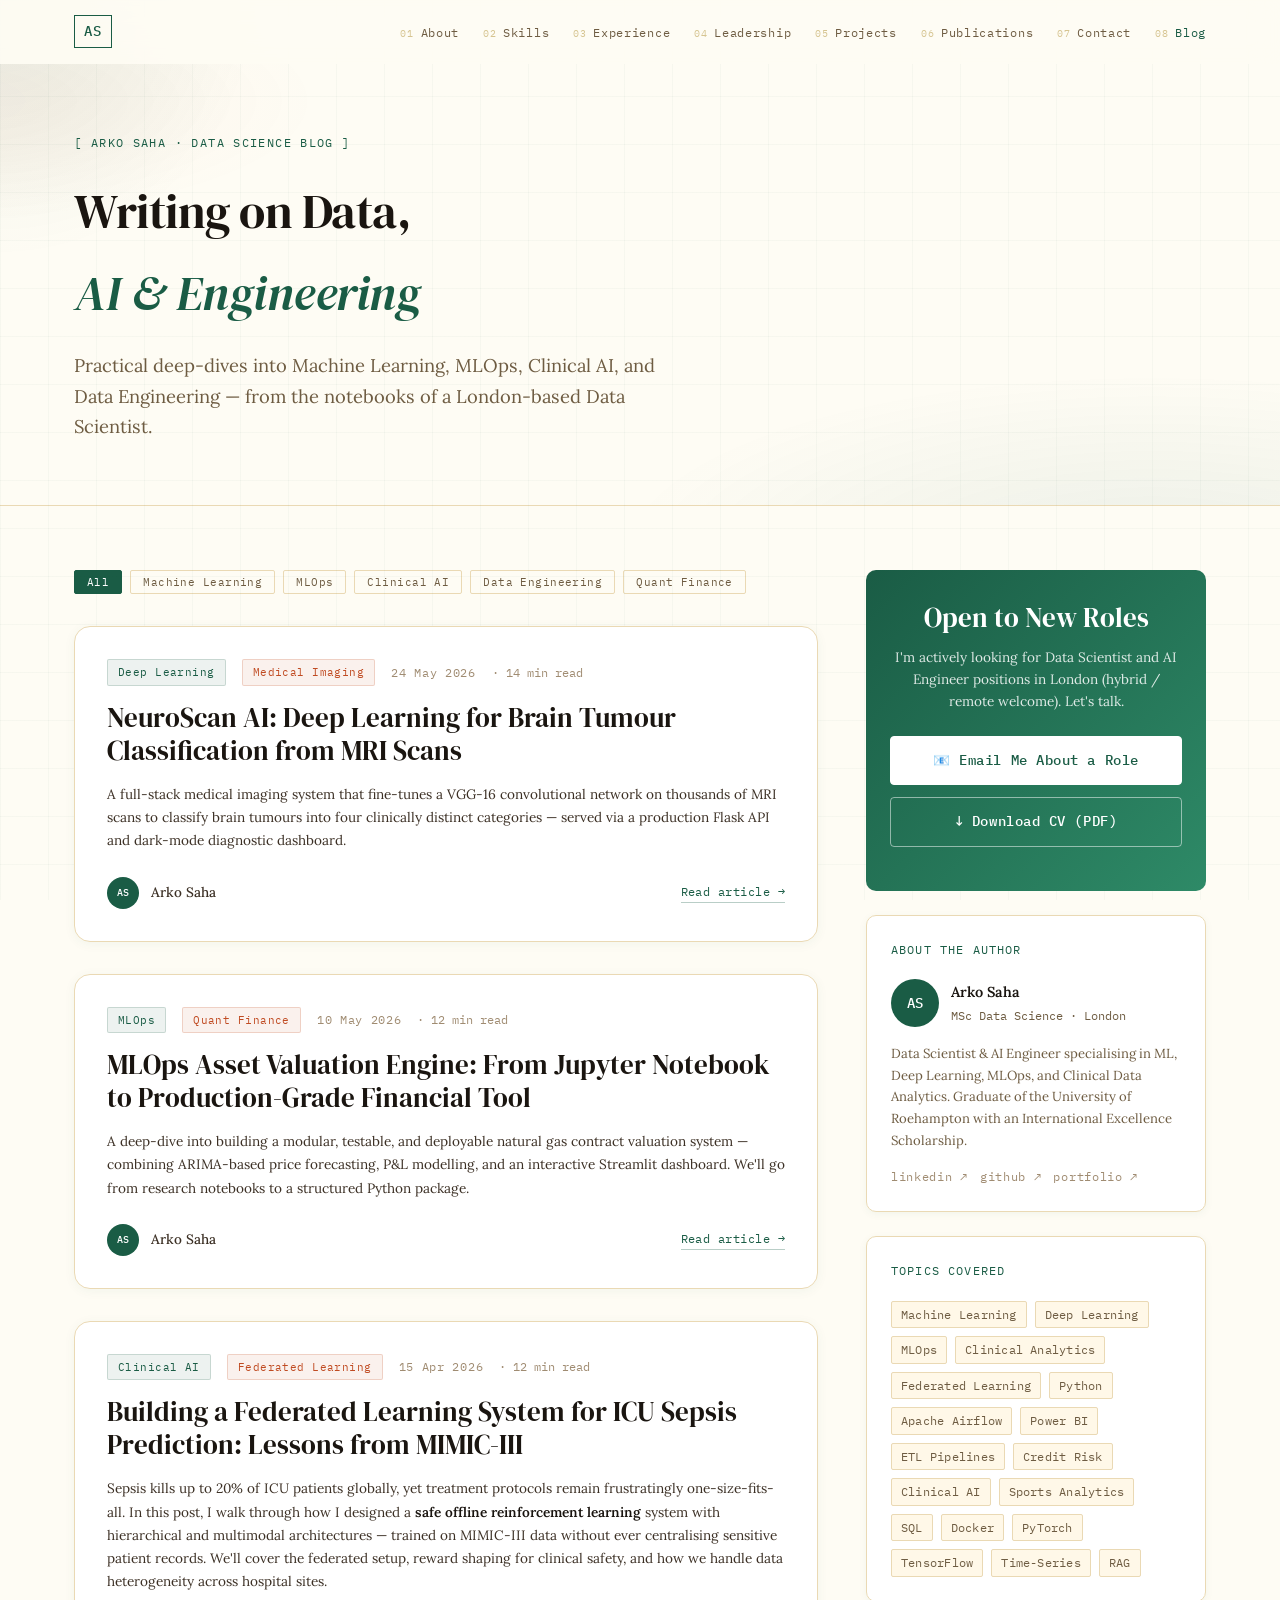
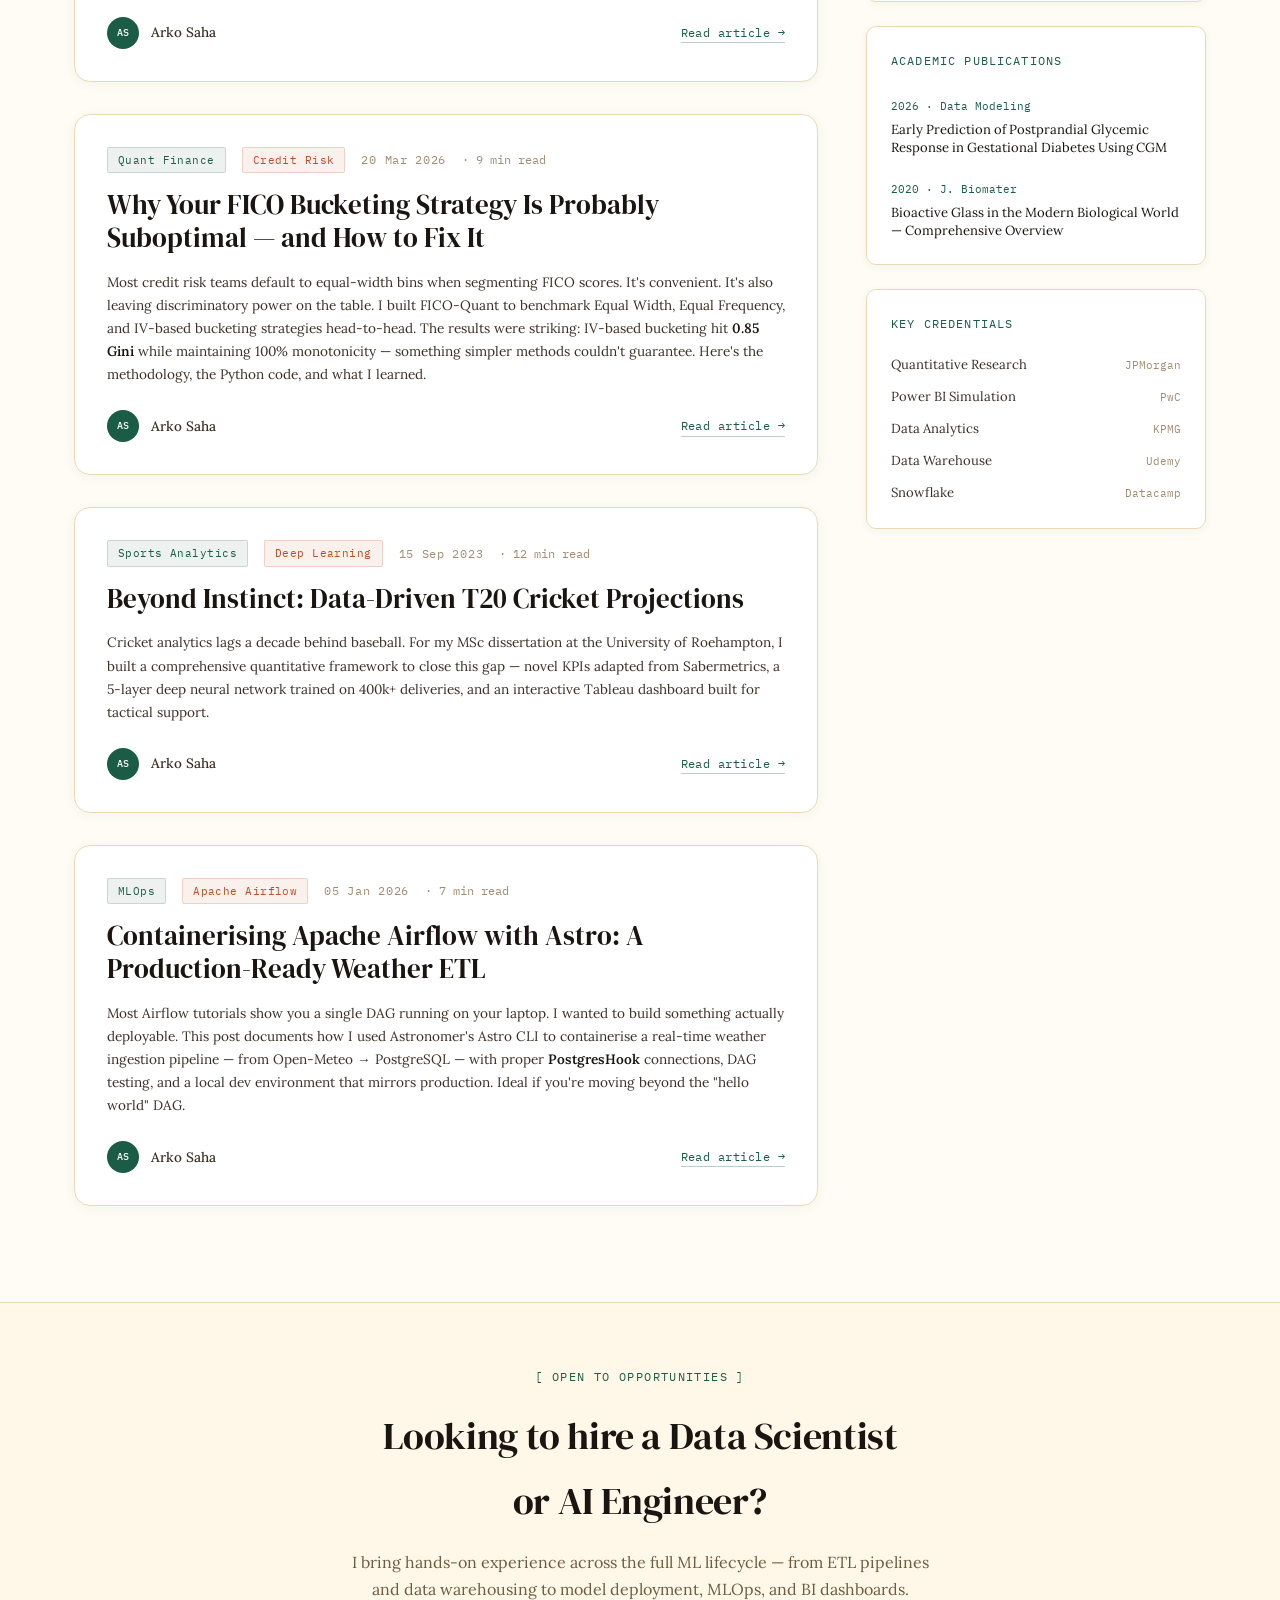
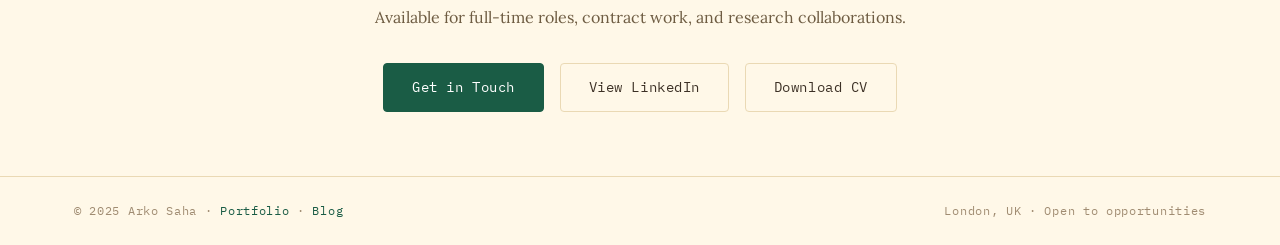
==== commit b775864a: "Feat: Overhaul portfolio & blog, add MLOps Asset Valuation and NeuroScan AI pages, update MLE/Quant " ====
--- a/blog.html
+++ b/blog.html
@@ -59,6 +59,22 @@
         "blogPost": [
           {
             "@type": "BlogPosting",
+            "headline": "NeuroScan AI: Deep Learning for Brain Tumour Classification from MRI Scans",
+            "description": "A full-stack medical imaging system that fine-tunes a VGG-16 convolutional network on thousands of MRI scans to classify brain tumours into four clinically distinct categories — with a production Flask API and dark-mode diagnostic dashboard.",
+            "author": { "@id": "https://arkosaha.dev/#person" },
+            "datePublished": "2026-05-24",
+            "keywords": ["Deep Learning","VGG-16","Clinical AI","TensorFlow","Flask","Medical Imaging"]
+          },
+          {
+            "@type": "BlogPosting",
+            "headline": "MLOps Asset Valuation Engine: From Jupyter Notebook to Production-Grade Financial Tool",
+            "description": "A deep-dive into building a modular, testable, and deployable natural gas contract valuation system — combining ARIMA-based price forecasting, P&L modelling, and an interactive Streamlit dashboard.",
+            "author": { "@id": "https://arkosaha.dev/#person" },
+            "datePublished": "2026-05-10",
+            "keywords": ["MLOps","quantitative finance","time series","Python","Streamlit","ARIMA","forecasting"]
+          },
+          {
+            "@type": "BlogPosting",
             "headline": "Building a Federated Learning System for ICU Sepsis Prediction: Lessons from MIMIC-III",
             "description": "How I designed a safe offline reinforcement learning architecture for personalised sepsis care using federated learning on MIMIC-III clinical data.",
             "author": { "@id": "https://arkosaha.dev/#person" },
@@ -75,11 +91,11 @@
           },
           {
             "@type": "BlogPosting",
-            "headline": "From 400,000 Cricket Deliveries to a Data Warehouse: My ETL Architecture",
-            "description": "How I designed an ETL pipeline processing 400k+ ball-by-ball cricket records into a star schema data warehouse for predictive analytics.",
+            "headline": "Beyond Instinct: Data-Driven T20 Cricket Projections",
+            "description": "How I built a full T20 cricket analytics framework for my MSc dissertation — novel KPIs, a deep neural network trained on 400k deliveries, and an interactive Tableau dashboard for coaches and scouts.",
             "author": { "@id": "https://arkosaha.dev/#person" },
-            "datePublished": "2026-02-10",
-            "keywords": ["data engineering","ETL","data warehouse","star schema","Apache Airflow","sports analytics","cricket"]
+            "datePublished": "2023-09-15",
+            "keywords": ["sports analytics","cricket","machine learning","deep learning","Tableau","Python"]
           }
         ]
       }
@@ -170,7 +186,65 @@
           <div class="blog-posts">
 
             <!-- Post 1 -->
-            <article class="blog-card reveal-up" data-topics="clinical ml mlops" style="animation-delay:.05s">
+            <article class="blog-card reveal-up" data-topics="ml clinical" style="animation-delay:.05s">
+              <div class="blog-card-body">
+                <div class="blog-card-meta">
+                  <span class="blog-tag">Deep Learning</span>
+                  <span class="blog-tag" style="background:rgba(192,75,34,.08);color:var(--sienna);border-color:rgba(192,75,34,.2);">Medical Imaging</span>
+                  <span class="blog-date mono">24 May 2026</span>
+                  <span class="blog-read-time mono">· 14 min read</span>
+                </div>
+                <h2 class="blog-card-title">
+                  <a href="post-brain-tumour-detection.html">
+                    NeuroScan AI: Deep Learning for Brain Tumour Classification from MRI Scans
+                  </a>
+                </h2>
+                <p class="blog-card-excerpt">
+                  A full-stack medical imaging system that fine-tunes a VGG-16 convolutional network on thousands of MRI scans to classify brain tumours into four clinically distinct categories — served via a production Flask API and dark-mode diagnostic dashboard.
+                </p>
+                <div class="blog-card-footer">
+                  <div class="blog-card-author">
+                    <div class="blog-author-avatar" aria-hidden="true">AS</div>
+                    <span class="blog-author-name">Arko Saha</span>
+                  </div>
+                  <a href="post-brain-tumour-detection.html" class="blog-read-link" aria-label="Read full article on brain tumour detection">
+                    Read article →
+                  </a>
+                </div>
+              </div>
+            </article>
+
+            <!-- Post 2 -->
+            <article class="blog-card reveal-up" data-topics="mlops finance ml" style="animation-delay:.1s">
+              <div class="blog-card-body">
+                <div class="blog-card-meta">
+                  <span class="blog-tag">MLOps</span>
+                  <span class="blog-tag" style="background:rgba(192,75,34,.08);color:var(--sienna);border-color:rgba(192,75,34,.2);">Quant Finance</span>
+                  <span class="blog-date mono">10 May 2026</span>
+                  <span class="blog-read-time mono">· 12 min read</span>
+                </div>
+                <h2 class="blog-card-title">
+                  <a href="post-asset-valuation.html">
+                    MLOps Asset Valuation Engine: From Jupyter Notebook to Production-Grade Financial Tool
+                  </a>
+                </h2>
+                <p class="blog-card-excerpt">
+                  A deep-dive into building a modular, testable, and deployable natural gas contract valuation system — combining ARIMA-based price forecasting, P&amp;L modelling, and an interactive Streamlit dashboard. We'll go from research notebooks to a structured Python package.
+                </p>
+                <div class="blog-card-footer">
+                  <div class="blog-card-author">
+                    <div class="blog-author-avatar" aria-hidden="true">AS</div>
+                    <span class="blog-author-name">Arko Saha</span>
+                  </div>
+                  <a href="post-asset-valuation.html" class="blog-read-link" aria-label="Read full article on asset valuation engine">
+                    Read article →
+                  </a>
+                </div>
+              </div>
+            </article>
+
+            <!-- Post 3 -->
+            <article class="blog-card reveal-up" data-topics="clinical ml mlops" style="animation-delay:.15s">
               <div class="blog-card-body">
                 <div class="blog-card-meta">
                   <span class="blog-tag">Clinical AI</span>
@@ -198,8 +272,8 @@
               </div>
             </article>
 
-            <!-- Post 2 -->
-            <article class="blog-card reveal-up" data-topics="finance ml" style="animation-delay:.1s">
+            <!-- Post 4 -->
+            <article class="blog-card reveal-up" data-topics="finance ml" style="animation-delay:.2s">
               <div class="blog-card-body">
                 <div class="blog-card-meta">
                   <span class="blog-tag">Quant Finance</span>
@@ -227,37 +301,37 @@
               </div>
             </article>
 
-            <!-- Post 3 -->
-            <article class="blog-card reveal-up" data-topics="engineering mlops" style="animation-delay:.15s">
+            <!-- Post 5 -->
+            <article class="blog-card reveal-up" data-topics="ml engineering" style="animation-delay:.25s">
               <div class="blog-card-body">
                 <div class="blog-card-meta">
-                  <span class="blog-tag">Data Engineering</span>
-                  <span class="blog-tag" style="background:rgba(192,75,34,.08);color:var(--sienna);border-color:rgba(192,75,34,.2);">ETL</span>
-                  <span class="blog-date mono">10 Feb 2026</span>
-                  <span class="blog-read-time mono">· 10 min read</span>
+                  <span class="blog-tag">Sports Analytics</span>
+                  <span class="blog-tag" style="background:rgba(192,75,34,.08);color:var(--sienna);border-color:rgba(192,75,34,.2);">Deep Learning</span>
+                  <span class="blog-date mono">15 Sep 2023</span>
+                  <span class="blog-read-time mono">· 12 min read</span>
                 </div>
                 <h2 class="blog-card-title">
-                  <a href="post-cricket-etl.html">
-                    From 400,000 Cricket Deliveries to a Data Warehouse: My ETL Architecture
+                  <a href="post-cricket-analytics.html">
+                    Beyond Instinct: Data-Driven T20 Cricket Projections
                   </a>
                 </h2>
                 <p class="blog-card-excerpt">
-                  When I started my MSc dissertation, I wanted to build something real — not a toy dataset. I ended up ingesting over <strong>400,000 ball-by-ball cricket records</strong> from ESPN Cricinfo and Cricsheet into a Snowflake-schema data warehouse. This post covers the ETL design: how I structured fact tables by player, position, and match dimensions, and the lessons I learned about data quality when your source is a website built by cricket fans, not data engineers.
+                  Cricket analytics lags a decade behind baseball. For my MSc dissertation at the University of Roehampton, I built a comprehensive quantitative framework to close this gap — novel KPIs adapted from Sabermetrics, a 5-layer deep neural network trained on 400k+ deliveries, and an interactive Tableau dashboard built for tactical support.
                 </p>
                 <div class="blog-card-footer">
                   <div class="blog-card-author">
                     <div class="blog-author-avatar" aria-hidden="true">AS</div>
                     <span class="blog-author-name">Arko Saha</span>
                   </div>
-                  <a href="post-cricket-etl.html" class="blog-read-link" aria-label="Read full article on Cricket ETL">
+                  <a href="post-cricket-analytics.html" class="blog-read-link" aria-label="Read full article on Cricket Projections">
                     Read article →
                   </a>
                 </div>
               </div>
             </article>
 
-            <!-- Post 4 -->
-            <article class="blog-card reveal-up" data-topics="mlops engineering" style="animation-delay:.2s">
+            <!-- Post 6 -->
+            <article class="blog-card reveal-up" data-topics="mlops engineering" style="animation-delay:.3s">
               <div class="blog-card-body">
                 <div class="blog-card-meta">
                   <span class="blog-tag">MLOps</span>
@@ -284,65 +358,7 @@
                 </div>
               </div>
             </article>
-
-            <!-- Post 5 -->
-            <article class="blog-card reveal-up" data-topics="ml clinical" style="animation-delay:.25s">
-              <div class="blog-card-body">
-                <div class="blog-card-meta">
-                  <span class="blog-tag">Clinical AI</span>
-                  <span class="blog-tag" style="background:rgba(192,75,34,.08);color:var(--sienna);border-color:rgba(192,75,34,.2);">Gradient Boosting</span>
-                  <span class="blog-date mono">18 Dec 2025</span>
-                  <span class="blog-read-time mono">· 8 min read</span>
-                </div>
-                <h2 class="blog-card-title">
-                  <a href="post-glycemic-prediction.html">
-                    Predicting Postprandial Glycemic Response in Gestational Diabetes with CGM Data
-                  </a>
-                </h2>
-                <p class="blog-card-excerpt">
-                  This article accompanies my co-authored publication in <em>Data Modeling</em> (2026). We trained <strong>gradient boosting models</strong> on continuous glucose monitoring (CGM) data to predict postprandial glycemic response in gestational diabetes patients — 90 minutes before a meal spike occurs. Early prediction enables clinical intervention windows that weren't previously possible with manual monitoring. Here's the feature engineering pipeline and model design.
-                </p>
-                <div class="blog-card-footer">
-                  <div class="blog-card-author">
-                    <div class="blog-author-avatar" aria-hidden="true">AS</div>
-                    <span class="blog-author-name">Arko Saha</span>
-                  </div>
-                  <a href="post-glycemic-prediction.html" class="blog-read-link" aria-label="Read full article on glycemic prediction">
-                    Read article →
-                  </a>
-                </div>
-              </div>
-            </article>
-
-            <!-- Post 6 -->
-            <article class="blog-card reveal-up" data-topics="ml engineering" style="animation-delay:.3s">
-              <div class="blog-card-body">
-                <div class="blog-card-meta">
-                  <span class="blog-tag">Power BI</span>
-                  <span class="blog-tag" style="background:rgba(192,75,34,.08);color:var(--sienna);border-color:rgba(192,75,34,.2);">BI & Analytics</span>
-                  <span class="blog-date mono">02 Nov 2025</span>
-                  <span class="blog-read-time mono">· 6 min read</span>
-                </div>
-                <h2 class="blog-card-title">
-                  <a href="post-power-bi-dax.html">
-                    Advanced DAX Patterns That Actually Matter for Executive Dashboards
-                  </a>
-                </h2>
-                <p class="blog-card-excerpt">
-                  After delivering Power BI dashboards for startups and enterprise clients alike — including a deployment that drove a <strong>15% operational efficiency gain</strong> — I've developed a strong view on which DAX patterns actually matter and which ones are cargo cult complexity. This post covers time-intelligence measures, calculation groups, and the single pattern that makes executive dashboards feel instant.
-                </p>
-                <div class="blog-card-footer">
-                  <div class="blog-card-author">
-                    <div class="blog-author-avatar" aria-hidden="true">AS</div>
-                    <span class="blog-author-name">Arko Saha</span>
-                  </div>
-                  <a href="post-power-bi-dax.html" class="blog-read-link" aria-label="Read full article on DAX patterns">
-                    Read article →
-                  </a>
-                </div>
-              </div>
-            </article>
-
+            
           </div><!-- /blog-posts -->
         </section><!-- /posts -->
 
--- a/style.css
+++ b/style.css
@@ -1129,3 +1129,171 @@
   .blog-sidebar { position: static; }
   .post-grid { grid-template-columns: 1fr; }
 }
+
+/* ── Hero Terminal ────────────────────────────────────────── */
+.hero-terminal {
+  background: #141a1f;
+  border-radius: 12px;
+  overflow: hidden;
+  width: 100%;
+  max-width: 400px;
+  border: 1px solid rgba(255,255,255,0.07);
+  box-shadow: 0 4px 32px rgba(0,0,0,0.35);
+}
+
+.hero-terminal__bar {
+  background: #1e262e;
+  padding: 10px 14px;
+  display: flex;
+  align-items: center;
+  gap: 6px;
+}
+
+.hero-terminal__dot {
+  width: 11px;
+  height: 11px;
+  border-radius: 50%;
+}
+.hero-terminal__dot--red   { background: #ff5f57; }
+.hero-terminal__dot--amber { background: #febc2e; }
+.hero-terminal__dot--green { background: #28c840; }
+
+.hero-terminal__title {
+  font-size: 11px;
+  color: #556;
+  margin-left: auto;
+}
+
+.hero-terminal__body {
+  padding: 18px 20px 20px;
+  font-family: 'IBM Plex Mono', monospace;
+  font-size: 13px;
+  line-height: 1.75;
+  min-height: 260px;
+}
+
+.hero-terminal__line {
+  display: flex;
+  gap: 6px;
+}
+
+.hero-terminal__prompt { color: #5DCAA5; }
+.hero-terminal__cmd    { color: #c9d1d9; }
+
+.hero-terminal__json {
+  margin: 8px 0 0;
+  font-family: 'IBM Plex Mono', monospace;
+  font-size: 13px;
+  line-height: 1.75;
+  white-space: pre-wrap;
+}
+
+/* JSON syntax colours */
+.t-brace  { color: #6e7681; }
+.t-key    { color: #9f7edd; }   /* purple  – keys  */
+.t-str    { color: #5DCAA5; }   /* teal    – strings */
+.t-num    { color: #f0883e; }   /* amber   – numbers */
+.t-bool   { color: #EF9F27; }   /* gold    – booleans */
+.t-arr    { color: #6e7681; }   /* muted   – brackets */
+
+.hero-terminal__cursor {
+  display: inline-block;
+  width: 8px;
+  height: 14px;
+  background: #5DCAA5;
+  vertical-align: middle;
+  animation: termBlink 1s step-end infinite;
+}
+
+@keyframes termBlink {
+  0%, 100% { opacity: 1; }
+  50%       { opacity: 0; }
+}
+
+.hero-terminal__line--cursor {
+  margin-top: 6px;
+}
+
+/* ── About Pillars & Advantage Styles ──────────────── */
+.about-pillars-title {
+  margin: var(--sp-12) 0 var(--sp-6) !important;
+}
+.about-pillars-grid {
+  display: grid;
+  grid-template-columns: repeat(3, 1fr);
+  gap: var(--sp-6);
+  margin: var(--sp-8) 0;
+}
+@media (max-width: 860px) {
+  .about-pillars-grid {
+    grid-template-columns: 1fr;
+  }
+}
+.about-pillar-card {
+  background: var(--bg-1);
+  border: 1px solid var(--bg-3);
+  border-radius: 8px;
+  padding: var(--sp-6);
+  transition: border-color var(--dur-fast) var(--ease-out), transform var(--dur-fast) var(--ease-out);
+}
+.about-pillar-card:hover {
+  border-color: rgba(192, 75, 34, 0.25);
+  transform: translateY(-2px);
+}
+.pillar-card-icon {
+  width: 32px;
+  height: 32px;
+  border-radius: 6px;
+  background: rgba(192, 75, 34, 0.08);
+  color: var(--sienna);
+  display: flex;
+  align-items: center;
+  justify-content: center;
+  font-family: var(--font-mono);
+  font-size: var(--text-sm);
+  margin-bottom: var(--sp-4);
+  flex-shrink: 0;
+}
+.pillar-card-title {
+  font-family: var(--font-serif);
+  font-size: var(--text-lg);
+  color: var(--text-0);
+  margin-bottom: var(--sp-3);
+  font-weight: 500;
+}
+.pillar-card-desc {
+  font-size: var(--text-sm);
+  line-height: 1.6;
+  color: var(--text-2);
+}
+
+.disciplinary-advantage {
+  background: rgba(192, 75, 34, 0.02);
+  border: 1px solid var(--bg-3);
+  border-left: 3px solid var(--sienna);
+  border-radius: 0 8px 8px 0;
+  padding: var(--sp-8);
+  margin: var(--sp-12) 0;
+}
+.disciplinary-title {
+  font-family: var(--font-serif);
+  font-size: var(--text-xl);
+  color: var(--text-0);
+  margin-bottom: var(--sp-4);
+}
+.disciplinary-text {
+  font-size: var(--text-base);
+  line-height: 1.7;
+  color: var(--text-1);
+  margin-bottom: var(--sp-4);
+}
+.disciplinary-highlight {
+  font-family: var(--font-mono);
+  font-size: var(--text-sm);
+  color: var(--sienna);
+  background: rgba(192, 75, 34, 0.06);
+  padding: var(--sp-2) var(--sp-4);
+  border-radius: 4px;
+  width: fit-content;
+  margin-top: var(--sp-4);
+}
